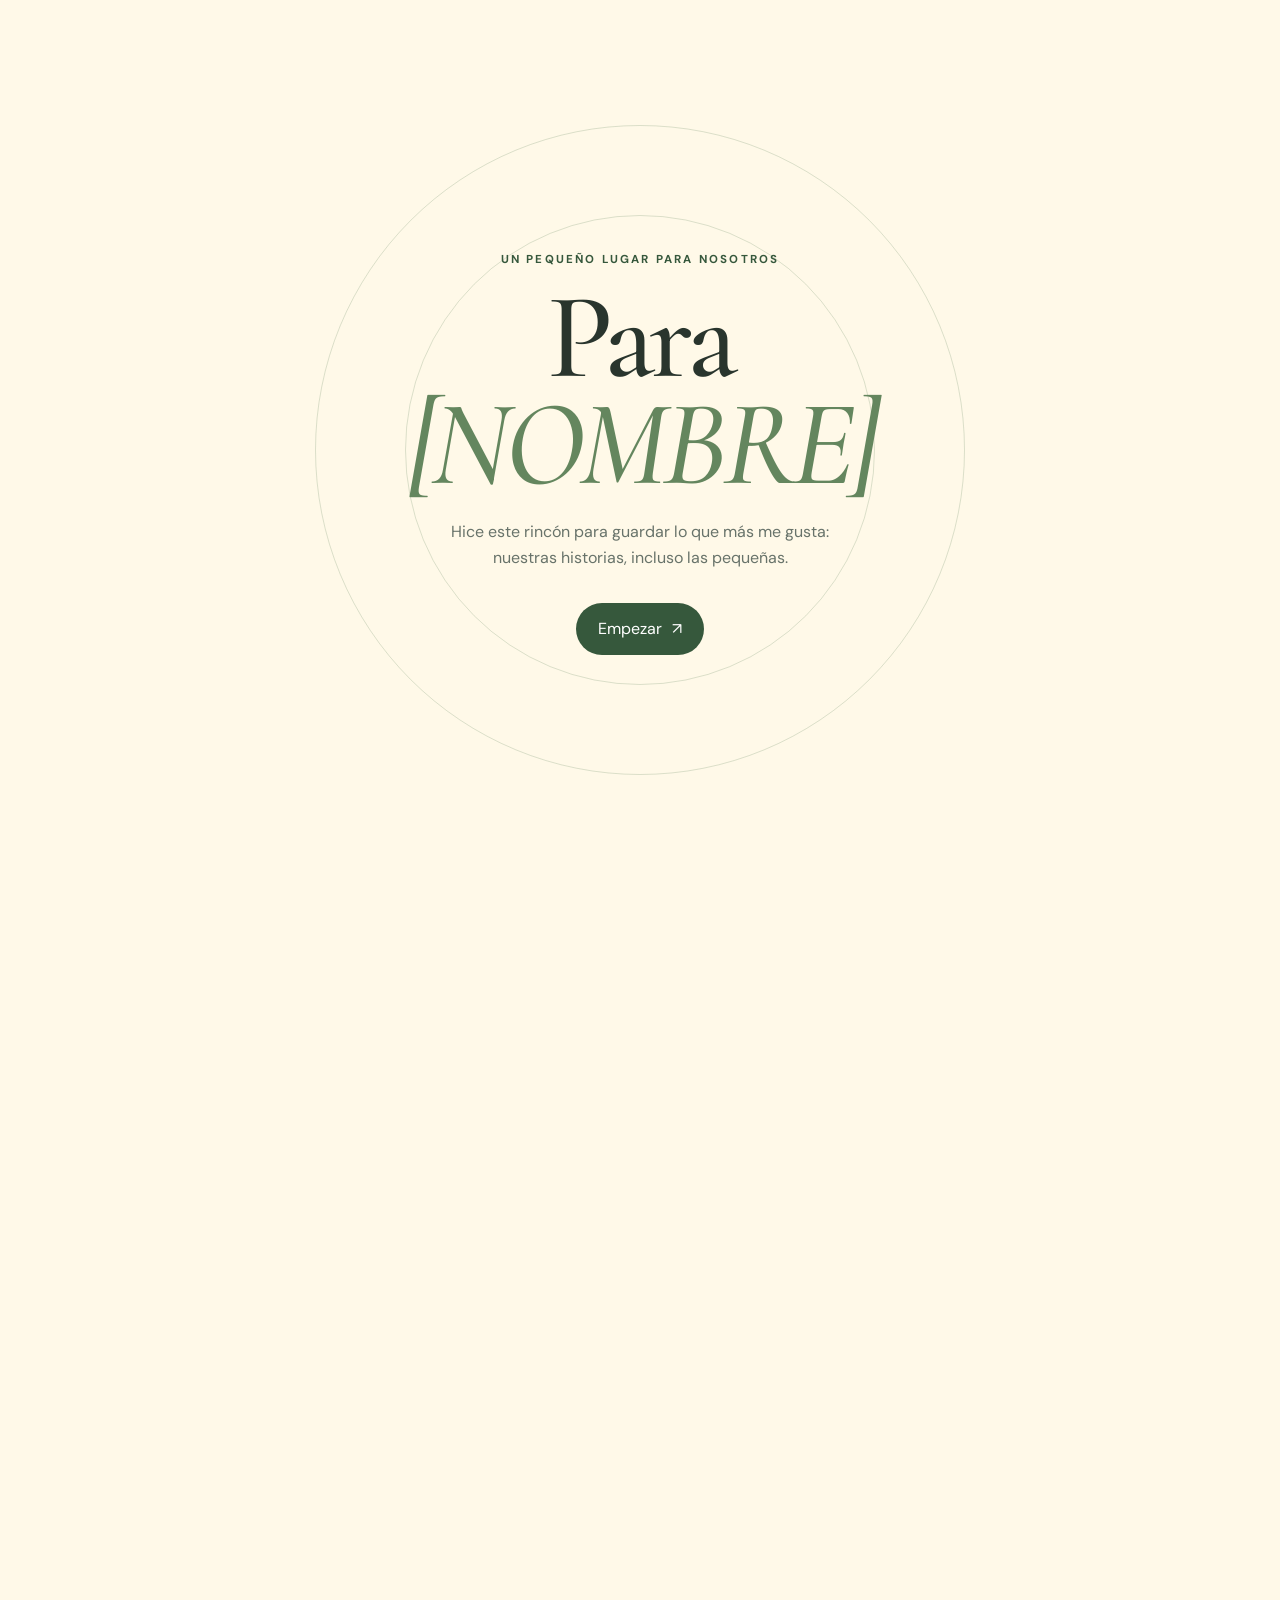
==== index.html @ 4b273be6 "Create anniversary webpage" ====
<!doctype html>
<html lang="es">
<head>
  <meta charset="utf-8">
  <meta name="viewport" content="width=device-width, initial-scale=1">
  <meta name="theme-color" content="#fff9e8">
  <meta name="description" content="Un pequeño rincón para celebrar nuestra historia.">
  <title>Para nosotros — un aniversario</title>
  <link rel="preconnect" href="https://fonts.googleapis.com">
  <link rel="preconnect" href="https://fonts.gstatic.com" crossorigin>
  <link href="https://fonts.googleapis.com/css2?family=Cormorant+Garamond:wght@400;500;600;700&family=DM+Sans:wght@400;500;600;700&display=swap" rel="stylesheet">
  <style>
    :root {
      --cream: #fff9e8;
      --paper: #fffdf7;
      --sage: #64865e;
      --sage-dark: #36583c;
      --sage-pale: #e7eedc;
      --rose: #cf7f91;
      --sunshine: #d9b84f;
      --ink: #29352d;
      --muted: #68736a;
      --line: #d9dfd5;
      --serif: 'Cormorant Garamond', Georgia, serif;
      --sans: 'DM Sans', Arial, sans-serif;
      --shadow: 0 18px 60px rgb(54 68 55 / 9%);
      color-scheme: light;
    }
    *, *::before, *::after { box-sizing: border-box; }
    html { scroll-behavior: smooth; scroll-padding-top: 92px; }
    body { margin: 0; background: var(--cream); color: var(--ink); font-family: var(--sans); font-size: 16px; line-height: 1.65; }
    body.locked { overflow: hidden; }
    button, a { font: inherit; }
    button { color: inherit; }
    a { color: inherit; }
    :focus-visible { outline: 3px solid var(--rose); outline-offset: 4px; }
    .skip-link { position: fixed; z-index: 100; left: 1rem; top: 1rem; padding: .7rem 1rem; background: var(--paper); transform: translateY(-160%); }
    .skip-link:focus { transform: translateY(0); }
    .welcome { position: fixed; inset: 0; z-index: 50; display: grid; place-items: center; padding: 1.5rem; overflow: hidden; background: var(--cream); transition: opacity .7s ease, visibility .7s ease; }
    .welcome.is-gone { opacity: 0; visibility: hidden; pointer-events: none; }
    .welcome::before, .welcome::after { position: absolute; content: ''; width: min(66vw, 650px); aspect-ratio: 1; border: 1px solid rgb(100 134 94 / 23%); border-radius: 50%; }
    .welcome::after { width: min(48vw, 470px); }
    .welcome-card { position: relative; z-index: 1; max-width: 680px; padding: clamp(2rem, 8vw, 6rem); text-align: center; }
    .eyebrow { color: var(--sage-dark); font-size: .72rem; font-weight: 700; letter-spacing: .19em; text-transform: uppercase; }
    h1, h2, h3, p { margin-top: 0; }
    .welcome h1 { margin: .8rem 0 1rem; font: 500 clamp(3.3rem, 12vw, 7.6rem)/.88 var(--serif); letter-spacing: -.045em; }
    .welcome h1 span { color: var(--sage); font-style: italic; }
    .welcome-copy { max-width: 420px; margin: 1.3rem auto 2rem; color: var(--muted); font-size: 1rem; }
    .button { display: inline-flex; min-height: 48px; align-items: center; justify-content: center; gap: .65rem; border: 0; border-radius: 999px; padding: .8rem 1.35rem; background: var(--sage-dark); color: white; cursor: pointer; text-decoration: none; transition: transform .2s ease, background .2s ease; }
    .button:hover { background: #344a3a; transform: translateY(-2px); }
    .button.secondary { border: 1px solid var(--line); background: transparent; color: var(--ink); }
    .button.secondary:hover { background: var(--sage-pale); }
    .site { opacity: 0; transition: opacity .7s ease; }
    .site.is-ready { opacity: 1; }
    .topbar { position: sticky; top: 0; z-index: 10; border-bottom: 1px solid rgb(217 223 213 / 80%); background: rgb(255 249 232 / 94%); backdrop-filter: blur(12px); }
    .nav-wrap { display: flex; max-width: 1200px; min-height: 68px; align-items: center; justify-content: space-between; gap: 1rem; margin: auto; padding: .4rem clamp(1rem, 4vw, 2rem); }
    .brand { color: var(--sage-dark); font: 600 1.25rem var(--serif); text-decoration: none; white-space: nowrap; }
    .nav-links { display: flex; align-items: center; gap: clamp(.65rem, 2.3vw, 1.5rem); margin: 0; padding: 0; list-style: none; }
    .nav-links a { color: var(--muted); font-size: .78rem; font-weight: 600; text-decoration: none; }
    .nav-links a:hover { color: var(--sage-dark); }
    .nav-toggle { display: none; border: 1px solid var(--line); border-radius: 50%; width: 42px; height: 42px; background: var(--paper); cursor: pointer; }
    main { overflow: hidden; }
    .hero { position: relative; display: grid; min-height: min(700px, 83vh); align-items: center; max-width: 1200px; margin: auto; padding: clamp(4rem, 11vw, 8.5rem) clamp(1.25rem, 7vw, 6rem); }
    .hero::after { position: absolute; z-index: -1; top: 10%; right: 6%; width: min(43vw, 480px); aspect-ratio: 1; border-radius: 48% 52% 64% 36% / 40% 45% 55% 60%; background: #f4edc9; content: ''; transform: rotate(-18deg); }
    .hero-content { max-width: 650px; }
    .hero h2 { margin: 1rem 0; font: 500 clamp(3.4rem, 10vw, 7.7rem)/.88 var(--serif); letter-spacing: -.045em; }
    .hero h2 em { color: var(--sage); font-weight: 400; }
    .hero p { max-width: 480px; color: var(--muted); }
    .hero-note { display: inline-block; margin-top: 1.2rem; color: var(--sage-dark); font-size: .8rem; }
    .section { max-width: 1200px; margin: auto; padding: clamp(4.5rem, 10vw, 8rem) clamp(1.25rem, 7vw, 6rem); }
    .section-heading { display: flex; align-items: end; justify-content: space-between; gap: 2rem; margin-bottom: 2.5rem; }
    .section-heading h2 { margin: .4rem 0 0; font: 500 clamp(2.8rem, 7vw, 5rem)/.92 var(--serif); letter-spacing: -.035em; }
    .section-heading p { max-width: 340px; margin-bottom: .25rem; color: var(--muted); font-size: .9rem; }
    .gallery-grid { display: grid; grid-template-columns: repeat(12, 1fr); gap: 1rem; }
    .photo-card { position: relative; grid-column: span 4; overflow: hidden; min-width: 0; border: 0; border-radius: 4px; padding: 0; background: transparent; text-align: left; cursor: zoom-in; }
    .photo-card:nth-child(6n + 1), .photo-card:nth-child(6n + 5) { grid-column: span 5; }
    .photo-card:nth-child(6n + 2), .photo-card:nth-child(6n + 4) { grid-column: span 3; }
    .photo-art { position: relative; display: grid; min-height: 210px; aspect-ratio: 1.16; place-items: center; overflow: hidden; background: var(--sage-pale); transition: transform .45s ease; }
    .photo-card:nth-child(3n + 2) .photo-art { background: #f4e5e8; }
    .photo-card:nth-child(3n) .photo-art { background: #f3eccf; }
    .photo-art::before, .flower-art::before { position: absolute; width: 68%; aspect-ratio: 1; border: 1px solid rgb(67 91 73 / 20%); border-radius: 50%; content: ''; }
    .photo-art::after { position: absolute; width: 45%; aspect-ratio: 1; border: 1px solid rgb(67 91 73 / 15%); border-radius: 50%; content: ''; }
    .photo-art img { position: absolute; inset: 0; width: 100%; height: 100%; object-fit: cover; }
    .photo-placeholder { z-index: 1; max-width: 80%; color: var(--sage-dark); font: italic 1.15rem var(--serif); text-align: center; }
    .photo-card:hover .photo-art { transform: scale(1.025); }
    .photo-caption { display: flex; justify-content: space-between; gap: .7rem; padding: .75rem .15rem; }
    .photo-caption span:first-child { font-size: .87rem; }
    .photo-caption time { color: var(--muted); font-size: .72rem; white-space: nowrap; }
    .timeline-section { background: var(--sage-pale); }
    .timeline { position: relative; max-width: 770px; margin: 3rem auto 0; padding-left: 1.7rem; }
    .timeline::before { position: absolute; top: .5rem; bottom: 1rem; left: 5px; width: 1px; background: #b7c4b5; content: ''; }
    .event { position: relative; display: grid; grid-template-columns: 130px 1fr; gap: 1.5rem; padding: 0 0 2.8rem; }
    .event::before { position: absolute; top: .3rem; left: -1.96rem; width: 11px; height: 11px; border: 2px solid var(--sage-dark); border-radius: 50%; background: var(--sage-pale); content: ''; }
    .event-date { color: var(--sage-dark); font-size: .76rem; font-weight: 700; letter-spacing: .06em; text-transform: uppercase; }
    .event h3 { margin: -.3rem 0 .4rem; font: 600 1.8rem/1.05 var(--serif); }
    .event p { max-width: 500px; margin: 0; color: var(--muted); font-size: .9rem; }
    .event img { width: min(100%, 310px); max-height: 200px; margin-top: 1rem; object-fit: cover; }
    .quiz-wrap { max-width: 700px; margin: auto; border: 1px solid var(--line); background: var(--paper); padding: clamp(1.5rem, 5vw, 3rem); box-shadow: var(--shadow); }
    .quiz-top { display: flex; justify-content: space-between; gap: 1rem; color: var(--muted); font-size: .8rem; }
    .progress-track { height: 5px; margin: 1rem 0 2rem; overflow: hidden; border-radius: 99px; background: var(--sage-pale); }
    .progress-fill { width: 0; height: 100%; background: var(--sage); transition: width .35s ease; }
    .quiz-question { margin: 0 0 1.5rem; font: 600 clamp(1.8rem, 5vw, 2.5rem)/1 var(--serif); }
    .answers { display: grid; gap: .65rem; }
    .answer { min-height: 52px; border: 1px solid var(--line); border-radius: 3px; padding: .8rem 1rem; background: var(--paper); text-align: left; cursor: pointer; transition: border .2s, background .2s; }
    .answer:hover:not(:disabled) { border-color: var(--sage); background: #f3f6f0; }
    .answer:disabled { cursor: default; }
    .answer.correct { border-color: var(--sage); background: var(--sage-pale); }
    .answer.incorrect { border-color: #cf9891; background: #f5e9e6; }
    .quiz-feedback { min-height: 3rem; margin: 1rem 0; color: var(--sage-dark); font-size: .9rem; }
    .quiz-next { display: none; }
    .quiz-next.is-visible { display: inline-flex; }
    .quiz-result { display: none; text-align: center; }
    .quiz-result.is-visible { display: block; }
    .quiz-result h3 { margin: .5rem 0; font: 600 2.4rem var(--serif); }
    .prize { margin: 1.3rem 0; border: 1px dashed #aab8a8; padding: 1.25rem; background: #f3f6f0; font: italic 1.5rem var(--serif); }
    .garden-section { background: #f7f0d9; }
    .flower-count { display: inline-block; margin-top: .6rem; color: var(--sage-dark); font-size: .8rem; font-weight: 700; }
    .flower-grid { display: grid; grid-template-columns: repeat(auto-fit, minmax(200px, 1fr)); gap: 1rem; }
    .flower-card { display: block; width: 100%; border: 1px solid var(--line); padding: 0; background: var(--paper); text-align: left; cursor: pointer; transition: transform .25s, box-shadow .25s; }
    .flower-card:hover { transform: translateY(-4px); box-shadow: var(--shadow); }
    .flower-art { position: relative; display: grid; min-height: 170px; place-items: center; overflow: hidden; background: #f4e9c9; }
    .flower-art svg { position: relative; z-index: 1; width: 90px; height: 100px; color: var(--sage-dark); }
    .flower-info { padding: 1rem 1.1rem 1.2rem; }
    .flower-info h3 { margin: 0; font: 600 1.65rem var(--serif); }
    .flower-info p { margin: .15rem 0 0; color: var(--muted); font-size: .77rem; }
    .flower-note { margin-top: .5rem !important; color: var(--sage-dark) !important; }
    .footer { padding: 3rem 1rem; color: var(--muted); text-align: center; font: italic 1.4rem var(--serif); }
    dialog { width: min(92vw, 920px); max-width: none; max-height: 90vh; border: 0; padding: 0; background: var(--paper); color: var(--ink); box-shadow: 0 20px 90px rgb(0 0 0 / 30%); }
    dialog::backdrop { background: rgb(28 38 30 / 78%); backdrop-filter: blur(4px); }
    .lightbox-image { display: grid; min-height: 45vh; max-height: 72vh; place-items: center; background: var(--sage-pale); }
    .lightbox-image img { max-width: 100%; max-height: 72vh; object-fit: contain; }
    .lightbox-image .photo-placeholder { padding: 4rem 1rem; font-size: 2rem; }
    .lightbox-meta { display: flex; align-items: center; justify-content: space-between; gap: 1rem; padding: 1rem 1.2rem; }
    .lightbox-meta p { margin: 0; }
    .lightbox-controls { display: flex; gap: .5rem; }
    .icon-button { display: grid; width: 42px; height: 42px; flex: 0 0 auto; place-items: center; border: 1px solid var(--line); border-radius: 50%; background: var(--paper); cursor: pointer; }
    .flower-dialog { width: min(90vw, 440px); padding: 2rem; }
    .flower-dialog h2 { font: 600 2.7rem/.95 var(--serif); }
    .flower-dialog p { color: var(--muted); }
    .close-dialog { position: absolute; top: .7rem; right: .7rem; }
    .reveal { opacity: 0; transform: translateY(18px); transition: opacity .7s ease, transform .7s ease; }
    .reveal.is-visible { opacity: 1; transform: none; }
    .confetti { position: fixed; z-index: 99; top: -15px; width: 9px; height: 14px; pointer-events: none; animation: fall 2.3s ease-in forwards; }
    @keyframes fall { to { transform: translate3d(var(--drift), 105vh, 0) rotate(740deg); opacity: .2; } }
    @media (max-width: 700px) {
      .nav-wrap { min-height: 62px; }
      .nav-toggle { display: grid; place-items: center; }
      .nav-links { position: absolute; top: calc(100% + 1px); right: 0; left: 0; display: none; flex-direction: column; align-items: stretch; gap: 0; border-bottom: 1px solid var(--line); padding: .4rem 1.25rem 1rem; background: var(--cream); }
      .nav-links.is-open { display: flex; }
      .nav-links a { display: block; padding: .75rem 0; font-size: .9rem; }
      .hero { min-height: 78vh; }
      .hero::after { top: 13%; right: -23%; width: 70vw; }
      .section-heading { display: block; }
      .section-heading p { margin-top: 1rem; }
      .photo-card, .photo-card:nth-child(n) { grid-column: span 6; }
      .photo-card:nth-child(3n + 2) { margin-top: 2.2rem; }
      .photo-art { min-height: 145px; aspect-ratio: .95; }
      .photo-caption { display: block; }
      .photo-caption time { display: block; margin-top: .1rem; }
      .event { grid-template-columns: 1fr; gap: .3rem; padding-bottom: 2.2rem; }
      .event-date { margin-bottom: .25rem; }
      .timeline { margin-left: .6rem; }
      .lightbox-meta { align-items: flex-start; }
    }
    @media (max-width: 390px) {
      .photo-card, .photo-card:nth-child(n) { grid-column: span 12; }
      .photo-art { aspect-ratio: 1.25; }
      .quiz-wrap { padding: 1.3rem; }
    }
    @media (prefers-reduced-motion: reduce) {
      *, *::before, *::after { scroll-behavior: auto !important; animation-duration: .01ms !important; animation-iteration-count: 1 !important; transition-duration: .01ms !important; }
    }
  </style>
</head>
<body>
  <a class="skip-link" href="#contenido">Saltar al contenido</a>

  <section class="welcome" id="welcome" aria-labelledby="welcome-title">
    <div class="welcome-card">
      <span class="eyebrow">Un pequeño lugar para nosotros</span>
      <h1 id="welcome-title">Para <span data-name>[NOMBRE]</span></h1>
      <p class="welcome-copy" data-welcome>Hice este rincón para guardar lo que más me gusta: nuestras historias, incluso las pequeñas.</p>
      <button class="button" id="start-button" type="button">Empezar <span aria-hidden="true">↗</span></button>
    </div>
  </section>

  <div class="site" id="site">
    <header class="topbar">
      <nav class="nav-wrap" aria-label="Navegación principal">
        <a class="brand" href="#inicio" data-name>[NOMBRE] &amp; yo</a>
        <button class="nav-toggle" type="button" aria-label="Abrir menú" aria-expanded="false" aria-controls="nav-links"><span aria-hidden="true">☰</span></button>
        <ul class="nav-links" id="nav-links">
          <li><a href="#fotos">Fotos</a></li><li><a href="#historia">Nuestra historia</a></li><li><a href="#quiz">Un juego</a></li><li><a href="#flores">El jardín</a></li>
        </ul>
      </nav>
    </header>

    <main id="contenido">
      <section class="hero" id="inicio" aria-labelledby="hero-title">
        <div class="hero-content">
          <span class="eyebrow">Una historia que sigue siendo nuestra</span>
          <h2 id="hero-title">Lo nuestro,<br><em>a nuestra manera.</em></h2>
          <p>Un paseo por momentos que todavía me hacen sonreír. No hace falta que sean extraordinarios; basta con que sean nuestros.</p>
          <span class="hero-note" data-duration>Llevamos [TIEMPO] compartiendo el camino.</span>
        </div>
      </section>

      <section class="section" id="fotos" aria-labelledby="gallery-title">
        <div class="section-heading reveal">
          <div><span class="eyebrow">Instantes guardados</span><h2 id="gallery-title">Pequeños recuerdos</h2></div>
          <p>Un mosaico de días que, por alguna razón, se quedaron con nosotros. Toca una foto para verla mejor.</p>
        </div>
        <div class="gallery-grid" id="gallery-grid" aria-label="Galería de recuerdos"></div>
      </section>

      <section class="timeline-section" id="historia" aria-labelledby="timeline-title">
        <div class="section">
          <div class="section-heading reveal">
            <div><span class="eyebrow">Capítulos compartidos</span><h2 id="timeline-title">Nuestra historia</h2></div>
            <p>No es una lista de grandes hitos. Es la forma en que llegamos hasta aquí, paso a paso.</p>
          </div>
          <div class="timeline" id="timeline"></div>
        </div>
      </section>

      <section class="section" id="quiz" aria-labelledby="quiz-title">
        <div class="section-heading reveal">
          <div><span class="eyebrow">A ver qué tanto te acuerdas</span><h2 id="quiz-title">Una ronda sobre nosotros</h2></div>
          <p>Sin presión: algunas respuestas las sabemos de memoria y otras las inventamos sobre la marcha.</p>
        </div>
        <div class="quiz-wrap reveal" id="quiz-wrap">
          <div id="quiz-game">
            <div class="quiz-top"><span id="question-count">Pregunta 1 de 3</span><span id="score-label">Aciertos: 0</span></div>
            <div class="progress-track" role="progressbar" aria-label="Progreso del cuestionario" aria-valuemin="0" aria-valuemax="3" aria-valuenow="0"><div class="progress-fill" id="progress-fill"></div></div>
            <h3 class="quiz-question" id="quiz-question"></h3>
            <div class="answers" id="answers"></div>
            <p class="quiz-feedback" id="quiz-feedback" aria-live="polite"></p>
            <button class="button quiz-next" id="quiz-next" type="button">Siguiente pregunta <span aria-hidden="true">→</span></button>
          </div>
          <div class="quiz-result" id="quiz-result" aria-live="polite">
            <span class="eyebrow">La ronda termina aquí</span>
            <h3 id="result-title"></h3><p id="result-copy"></p>
            <div class="prize" id="prize-text"></div>
            <button class="button" id="retry-button" type="button">Jugar otra vez</button>
          </div>
        </div>
      </section>

      <section class="garden-section" id="flores" aria-labelledby="flowers-title">
        <div class="section">
          <div class="section-heading reveal">
            <div><span class="eyebrow">Un jardín de momentos</span><h2 id="flowers-title">Nuestras flores</h2><span class="flower-count" id="flower-count"></span></div>
            <p>Hay regalos que se marchitan y otros que se quedan, sobre todo por el momento que los acompaña.</p>
          </div>
          <div class="flower-grid" id="flower-grid"></div>
        </div>
      </section>
    </main>
    <footer class="footer"><span data-name>[NOMBRE]</span>, gracias por todos los días que todavía no sabemos que serán nuestros.</footer>
  </div>

  <dialog id="lightbox" aria-label="Foto ampliada">
    <div class="lightbox-image" id="lightbox-image"></div>
    <div class="lightbox-meta">
      <p><strong id="lightbox-caption"></strong><br><time id="lightbox-date"></time></p>
      <div class="lightbox-controls">
        <button class="icon-button" id="previous-photo" type="button" aria-label="Foto anterior">←</button>
        <button class="icon-button" id="next-photo" type="button" aria-label="Foto siguiente">→</button>
        <button class="icon-button" id="close-lightbox" type="button" aria-label="Cerrar foto">×</button>
      </div>
    </div>
  </dialog>
  <dialog class="flower-dialog" id="flower-dialog" aria-labelledby="flower-dialog-title">
    <button class="icon-button close-dialog" id="close-flower-dialog" type="button" aria-label="Cerrar recuerdo">×</button>
    <span class="eyebrow">Una nota del jardín</span><h2 id="flower-dialog-title"></h2><p id="flower-dialog-copy"></p>
  </dialog>

  <script src="config.js"></script>
  <script>
    const $ = (selector, root = document) => root.querySelector(selector);
    const escapeHTML = (value) => String(value).replace(/[&<>"']/g, char => ({ '&': '&amp;', '<': '&lt;', '>': '&gt;', '"': '&quot;', "'": '&#39;' }[char]));

    // Personaliza los textos repetidos a partir de la configuración.
    document.querySelectorAll('[data-name]').forEach(el => { el.textContent = CONFIG.name; });
    $('[data-welcome]').textContent = CONFIG.welcome;
    $('[data-duration]').textContent = `Llevamos ${CONFIG.duration} compartiendo el camino.`;
    document.title = `Para ${CONFIG.name} — un aniversario`;

    // Galería y lightbox accesible, con navegación por teclado y gesto horizontal.
    const gallery = $('#gallery-grid');
    let photoIndex = 0;
    gallery.innerHTML = CONFIG.photos.map((photo, index) => `
      <button class="photo-card" type="button" data-photo="${index}" aria-label="Ver foto: ${escapeHTML(photo.caption)}">
        <span class="photo-art">${photo.src ? `<img src="${escapeHTML(photo.src)}" alt="${escapeHTML(photo.caption)}" loading="lazy">` : `<span class="photo-placeholder">Añade aquí<br>tu foto ${index + 1}</span>`}</span>
        <span class="photo-caption"><span>${escapeHTML(photo.caption)}</span><time>${escapeHTML(photo.fecha)}</time></span>
      </button>`).join('');
    const lightbox = $('#lightbox');
    function showPhoto(index) {
      photoIndex = (index + CONFIG.photos.length) % CONFIG.photos.length;
      const photo = CONFIG.photos[photoIndex];
      $('#lightbox-image').innerHTML = photo.src ? `<img src="${escapeHTML(photo.src)}" alt="${escapeHTML(photo.caption)}">` : `<span class="photo-placeholder">Añade aquí tu foto ${photoIndex + 1}</span>`;
      $('#lightbox-caption').textContent = photo.caption;
      $('#lightbox-date').textContent = photo.fecha;
    }
    gallery.addEventListener('click', event => {
      const card = event.target.closest('[data-photo]');
      if (!card) return;
      showPhoto(Number(card.dataset.photo));
      lightbox.showModal();
    });
    $('#previous-photo').addEventListener('click', () => showPhoto(photoIndex - 1));
    $('#next-photo').addEventListener('click', () => showPhoto(photoIndex + 1));
    $('#close-lightbox').addEventListener('click', () => lightbox.close());
    lightbox.addEventListener('click', event => { if (event.target === lightbox) lightbox.close(); });
    document.addEventListener('keydown', event => {
      if (!lightbox.open) return;
      if (event.key === 'ArrowLeft') showPhoto(photoIndex - 1);
      if (event.key === 'ArrowRight') showPhoto(photoIndex + 1);
    });
    let touchStartX = 0;
    lightbox.addEventListener('touchstart', event => { touchStartX = event.changedTouches[0].screenX; }, { passive: true });
    lightbox.addEventListener('touchend', event => {
      const delta = event.changedTouches[0].screenX - touchStartX;
      if (Math.abs(delta) > 55) showPhoto(photoIndex + (delta < 0 ? 1 : -1));
    }, { passive: true });

    // Línea de tiempo: añade o quita objetos en CONFIG.events.
    $('#timeline').innerHTML = CONFIG.events.map(event => `
      <article class="event reveal"><time class="event-date">${escapeHTML(event.fecha)}</time><div><h3>${escapeHTML(event.titulo)}</h3><p>${escapeHTML(event.detalle)}</p>${event.foto ? `<img src="${escapeHTML(event.foto)}" alt="Recuerdo: ${escapeHTML(event.titulo)}" loading="lazy">` : ''}</div></article>`).join('');

    // Cuestionario: se valida una respuesta por pregunta y se permite volver a intentarlo.
    let currentQuestion = 0;
    let score = 0;
    const quizProgress = $('.progress-track');
    function renderQuestion() {
      const question = CONFIG.quiz.questions[currentQuestion];
      $('#question-count').textContent = `Pregunta ${currentQuestion + 1} de ${CONFIG.quiz.questions.length}`;
      $('#score-label').textContent = `Aciertos: ${score}`;
      quizProgress.setAttribute('aria-valuemax', CONFIG.quiz.questions.length);
      quizProgress.setAttribute('aria-valuenow', currentQuestion);
      $('#progress-fill').style.width = `${(currentQuestion / CONFIG.quiz.questions.length) * 100}%`;
      $('#quiz-question').textContent = question.question;
      $('#quiz-feedback').textContent = '';
      $('#quiz-next').classList.remove('is-visible');
      $('#answers').innerHTML = question.options.map((option, index) => `<button class="answer" type="button" data-answer="${index}">${escapeHTML(option)}</button>`).join('');
      $('#answers').querySelectorAll('.answer').forEach(button => button.addEventListener('click', () => {
        const chosen = Number(button.dataset.answer);
        const correct = chosen === question.correct;
        if (correct) score++;
        $('#score-label').textContent = `Aciertos: ${score}`;
        $('#answers').querySelectorAll('.answer').forEach((answer, index) => {
          answer.disabled = true;
          if (index === question.correct) answer.classList.add('correct');
          else if (index === chosen) answer.classList.add('incorrect');
        });
        $('#quiz-feedback').textContent = correct ? question.correctNote : question.wrongNote;
        $('#quiz-next').classList.add('is-visible');
      }));
    }
    function finishQuiz() {
      $('#quiz-game').hidden = true;
      $('#quiz-result').classList.add('is-visible');
      const passed = score >= CONFIG.quiz.minimumCorrect;
      $('#result-title').textContent = passed ? 'Premio desbloqueado.' : 'Nos debemos la revancha.';
      $('#result-copy').textContent = passed ? `Acertaste ${score} de ${CONFIG.quiz.questions.length}. Este premio ya es tuyo:` : `Acertaste ${score} de ${CONFIG.quiz.questions.length}. El premio espera; seguro que la próxima ronda te acerca.`;
      $('#prize-text').textContent = passed ? CONFIG.quiz.prize : 'Una nueva oportunidad de recordar todo lo bonito.';
      if (passed) celebrate();
      $('#retry-button').textContent = passed ? 'Jugar otra vez' : 'Intentar de nuevo';
    }
    $('#quiz-next').addEventListener('click', () => {
      currentQuestion++;
      if (currentQuestion >= CONFIG.quiz.questions.length) finishQuiz();
      else renderQuestion();
    });
    $('#retry-button').addEventListener('click', () => {
      currentQuestion = 0; score = 0;
      $('#quiz-game').hidden = false;
      $('#quiz-result').classList.remove('is-visible');
      renderQuestion();
    });
    function celebrate() {
      if (window.matchMedia('(prefers-reduced-motion: reduce)').matches) return;
      const colors = ['#64865e', '#cf7f91', '#d9b84f', '#a9bd9e'];
      for (let i = 0; i < 42; i++) {
        const piece = document.createElement('span');
        piece.className = 'confetti';
        piece.style.left = `${Math.random() * 100}vw`;
        piece.style.background = colors[i % colors.length];
        piece.style.setProperty('--drift', `${Math.random() * 180 - 90}px`);
        piece.style.animationDelay = `${Math.random() * .6}s`;
        document.body.append(piece);
        piece.addEventListener('animationend', () => piece.remove(), { once: true });
      }
    }
    renderQuestion();

    // Tarjetas del jardín; SVG dibujado en línea, sin imágenes ni librerías externas.
    const flowerGrid = $('#flower-grid');
    flowerGrid.innerHTML = CONFIG.flowers.map((flower, index) => `
      <button class="flower-card" type="button" data-flower="${index}" aria-label="Leer el recuerdo de ${escapeHTML(flower.nombre)}">
        <span class="flower-art"><svg viewBox="0 0 100 110" role="img" aria-label="Ilustración sencilla de una flor"><path d="M50 98V52M50 77c-17 0-24-11-24-11 14-6 23-2 24 11Zm0-11c16 1 23-8 23-8-13-7-23-3-23 8Z" fill="none" stroke="currentColor" stroke-width="3" stroke-linecap="round" stroke-linejoin="round"/><path d="M50 45c-17 1-17-18-5-20-1-15 17-17 21-4 15-1 17 17 4 22 0 15-19 16-20 2Z" fill="#cf7f91" stroke="currentColor" stroke-width="2"/><circle cx="51" cy="35" r="6" fill="#d9b84f"/></svg></span>
        <span class="flower-info"><h3>${escapeHTML(flower.nombre)}</h3><p>${escapeHTML(flower.fecha)} · ${escapeHTML(flower.ocasion)}</p><p class="flower-note">Toca para leer el recuerdo →</p></span>
      </button>`).join('');
    $('#flower-count').textContent = `${CONFIG.flowers.length} ${CONFIG.flowers.length === 1 ? 'flor' : 'flores'} y contando`;
    const flowerDialog = $('#flower-dialog');
    flowerGrid.addEventListener('click', event => {
      const card = event.target.closest('[data-flower]');
      if (!card) return;
      const flower = CONFIG.flowers[Number(card.dataset.flower)];
      $('#flower-dialog-title').textContent = flower.nombre;
      $('#flower-dialog-copy').textContent = flower.nota;
      flowerDialog.showModal();
    });
    $('#close-flower-dialog').addEventListener('click', () => flowerDialog.close());
    flowerDialog.addEventListener('click', event => { if (event.target === flowerDialog) flowerDialog.close(); });

    // Menú móvil y apertura de la página desde la bienvenida.
    $('#start-button').addEventListener('click', () => {
      $('#welcome').classList.add('is-gone');
      $('#site').classList.add('is-ready');
      document.body.classList.remove('locked');
      setTimeout(() => $('#fotos').focus({ preventScroll: true }), 350);
    });
    document.body.classList.add('locked');
    const menuButton = $('.nav-toggle');
    const navLinks = $('#nav-links');
    menuButton.addEventListener('click', () => {
      const open = menuButton.getAttribute('aria-expanded') !== 'true';
      menuButton.setAttribute('aria-expanded', String(open));
      menuButton.setAttribute('aria-label', open ? 'Cerrar menú' : 'Abrir menú');
      navLinks.classList.toggle('is-open', open);
    });
    navLinks.addEventListener('click', event => {
      if (event.target.closest('a')) {
        navLinks.classList.remove('is-open');
        menuButton.setAttribute('aria-expanded', 'false');
        menuButton.setAttribute('aria-label', 'Abrir menú');
      }
    });

    // Animaciones de entrada al aparecer en pantalla; contenido visible si no hay soporte.
    if ('IntersectionObserver' in window && !window.matchMedia('(prefers-reduced-motion: reduce)').matches) {
      const observer = new IntersectionObserver(entries => entries.forEach(entry => {
        if (entry.isIntersecting) { entry.target.classList.add('is-visible'); observer.unobserve(entry.target); }
      }), { threshold: .12 });
      document.querySelectorAll('.reveal').forEach(element => observer.observe(element));
    } else {
      document.querySelectorAll('.reveal').forEach(element => element.classList.add('is-visible'));
    }
  </script>
</body>
</html>
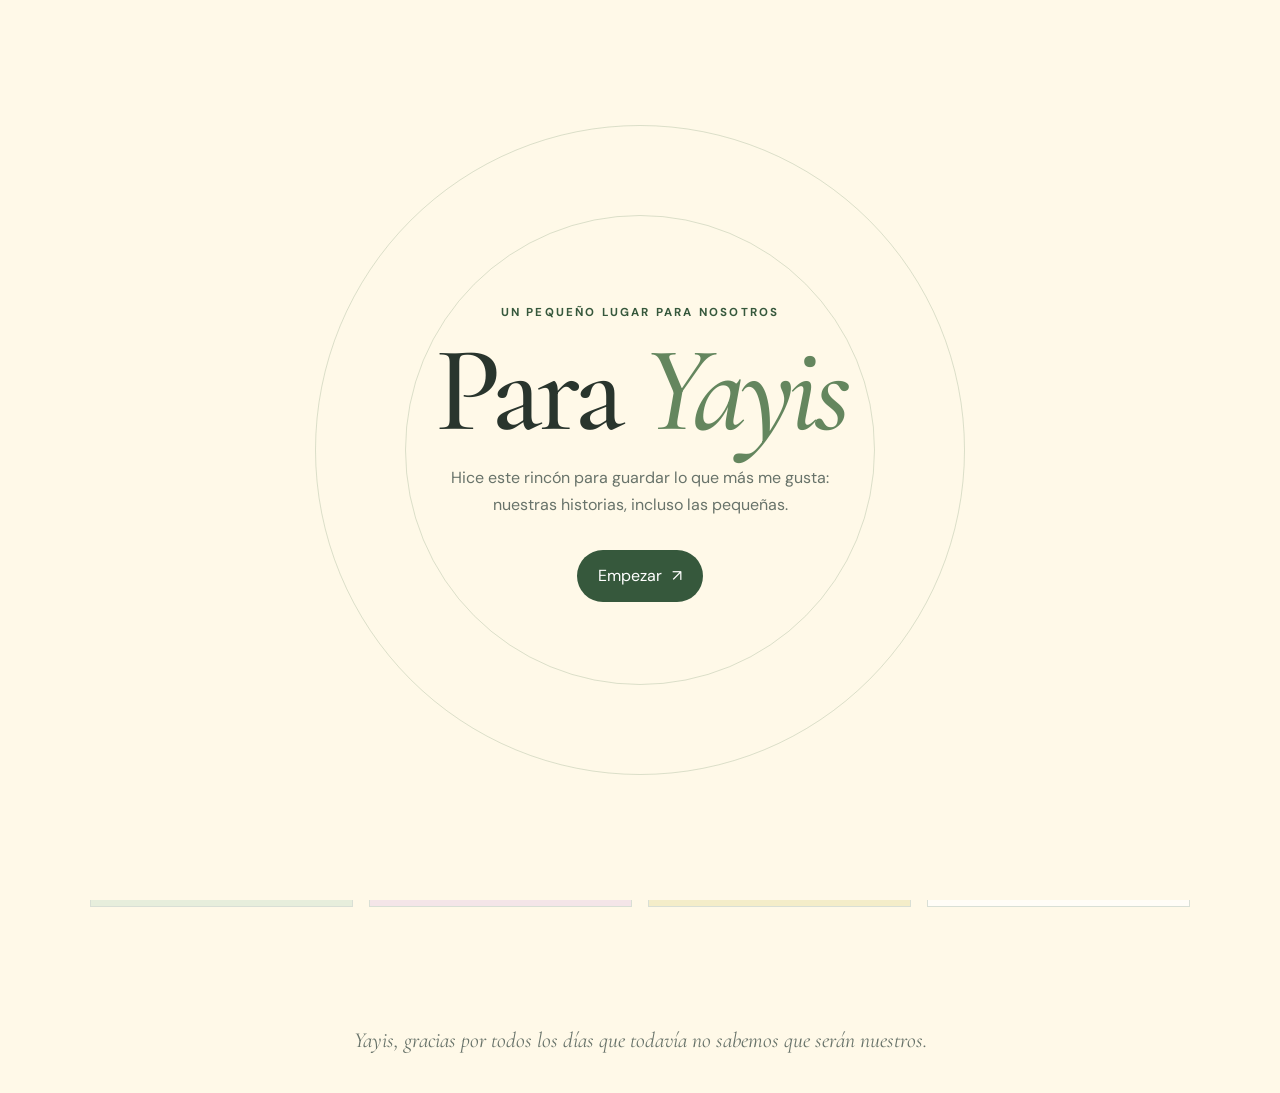
==== commit c7692959: "Cambios fotos" ====
--- a/index.html
+++ b/index.html
@@ -5,448 +5,44 @@
   <meta name="viewport" content="width=device-width, initial-scale=1">
   <meta name="theme-color" content="#fff9e8">
   <meta name="description" content="Un pequeño rincón para celebrar nuestra historia.">
-  <title>Para nosotros — un aniversario</title>
+  <title>Un rincón para nosotros</title>
   <link rel="preconnect" href="https://fonts.googleapis.com">
   <link rel="preconnect" href="https://fonts.gstatic.com" crossorigin>
   <link href="https://fonts.googleapis.com/css2?family=Cormorant+Garamond:wght@400;500;600;700&family=DM+Sans:wght@400;500;600;700&display=swap" rel="stylesheet">
-  <style>
-    :root {
-      --cream: #fff9e8;
-      --paper: #fffdf7;
-      --sage: #64865e;
-      --sage-dark: #36583c;
-      --sage-pale: #e7eedc;
-      --rose: #cf7f91;
-      --sunshine: #d9b84f;
-      --ink: #29352d;
-      --muted: #68736a;
-      --line: #d9dfd5;
-      --serif: 'Cormorant Garamond', Georgia, serif;
-      --sans: 'DM Sans', Arial, sans-serif;
-      --shadow: 0 18px 60px rgb(54 68 55 / 9%);
-      color-scheme: light;
-    }
-    *, *::before, *::after { box-sizing: border-box; }
-    html { scroll-behavior: smooth; scroll-padding-top: 92px; }
-    body { margin: 0; background: var(--cream); color: var(--ink); font-family: var(--sans); font-size: 16px; line-height: 1.65; }
-    body.locked { overflow: hidden; }
-    button, a { font: inherit; }
-    button { color: inherit; }
-    a { color: inherit; }
-    :focus-visible { outline: 3px solid var(--rose); outline-offset: 4px; }
-    .skip-link { position: fixed; z-index: 100; left: 1rem; top: 1rem; padding: .7rem 1rem; background: var(--paper); transform: translateY(-160%); }
-    .skip-link:focus { transform: translateY(0); }
-    .welcome { position: fixed; inset: 0; z-index: 50; display: grid; place-items: center; padding: 1.5rem; overflow: hidden; background: var(--cream); transition: opacity .7s ease, visibility .7s ease; }
-    .welcome.is-gone { opacity: 0; visibility: hidden; pointer-events: none; }
-    .welcome::before, .welcome::after { position: absolute; content: ''; width: min(66vw, 650px); aspect-ratio: 1; border: 1px solid rgb(100 134 94 / 23%); border-radius: 50%; }
-    .welcome::after { width: min(48vw, 470px); }
-    .welcome-card { position: relative; z-index: 1; max-width: 680px; padding: clamp(2rem, 8vw, 6rem); text-align: center; }
-    .eyebrow { color: var(--sage-dark); font-size: .72rem; font-weight: 700; letter-spacing: .19em; text-transform: uppercase; }
-    h1, h2, h3, p { margin-top: 0; }
-    .welcome h1 { margin: .8rem 0 1rem; font: 500 clamp(3.3rem, 12vw, 7.6rem)/.88 var(--serif); letter-spacing: -.045em; }
-    .welcome h1 span { color: var(--sage); font-style: italic; }
-    .welcome-copy { max-width: 420px; margin: 1.3rem auto 2rem; color: var(--muted); font-size: 1rem; }
-    .button { display: inline-flex; min-height: 48px; align-items: center; justify-content: center; gap: .65rem; border: 0; border-radius: 999px; padding: .8rem 1.35rem; background: var(--sage-dark); color: white; cursor: pointer; text-decoration: none; transition: transform .2s ease, background .2s ease; }
-    .button:hover { background: #344a3a; transform: translateY(-2px); }
-    .button.secondary { border: 1px solid var(--line); background: transparent; color: var(--ink); }
-    .button.secondary:hover { background: var(--sage-pale); }
-    .site { opacity: 0; transition: opacity .7s ease; }
-    .site.is-ready { opacity: 1; }
-    .topbar { position: sticky; top: 0; z-index: 10; border-bottom: 1px solid rgb(217 223 213 / 80%); background: rgb(255 249 232 / 94%); backdrop-filter: blur(12px); }
-    .nav-wrap { display: flex; max-width: 1200px; min-height: 68px; align-items: center; justify-content: space-between; gap: 1rem; margin: auto; padding: .4rem clamp(1rem, 4vw, 2rem); }
-    .brand { color: var(--sage-dark); font: 600 1.25rem var(--serif); text-decoration: none; white-space: nowrap; }
-    .nav-links { display: flex; align-items: center; gap: clamp(.65rem, 2.3vw, 1.5rem); margin: 0; padding: 0; list-style: none; }
-    .nav-links a { color: var(--muted); font-size: .78rem; font-weight: 600; text-decoration: none; }
-    .nav-links a:hover { color: var(--sage-dark); }
-    .nav-toggle { display: none; border: 1px solid var(--line); border-radius: 50%; width: 42px; height: 42px; background: var(--paper); cursor: pointer; }
-    main { overflow: hidden; }
-    .hero { position: relative; display: grid; min-height: min(700px, 83vh); align-items: center; max-width: 1200px; margin: auto; padding: clamp(4rem, 11vw, 8.5rem) clamp(1.25rem, 7vw, 6rem); }
-    .hero::after { position: absolute; z-index: -1; top: 10%; right: 6%; width: min(43vw, 480px); aspect-ratio: 1; border-radius: 48% 52% 64% 36% / 40% 45% 55% 60%; background: #f4edc9; content: ''; transform: rotate(-18deg); }
-    .hero-content { max-width: 650px; }
-    .hero h2 { margin: 1rem 0; font: 500 clamp(3.4rem, 10vw, 7.7rem)/.88 var(--serif); letter-spacing: -.045em; }
-    .hero h2 em { color: var(--sage); font-weight: 400; }
-    .hero p { max-width: 480px; color: var(--muted); }
-    .hero-note { display: inline-block; margin-top: 1.2rem; color: var(--sage-dark); font-size: .8rem; }
-    .section { max-width: 1200px; margin: auto; padding: clamp(4.5rem, 10vw, 8rem) clamp(1.25rem, 7vw, 6rem); }
-    .section-heading { display: flex; align-items: end; justify-content: space-between; gap: 2rem; margin-bottom: 2.5rem; }
-    .section-heading h2 { margin: .4rem 0 0; font: 500 clamp(2.8rem, 7vw, 5rem)/.92 var(--serif); letter-spacing: -.035em; }
-    .section-heading p { max-width: 340px; margin-bottom: .25rem; color: var(--muted); font-size: .9rem; }
-    .gallery-grid { display: grid; grid-template-columns: repeat(12, 1fr); gap: 1rem; }
-    .photo-card { position: relative; grid-column: span 4; overflow: hidden; min-width: 0; border: 0; border-radius: 4px; padding: 0; background: transparent; text-align: left; cursor: zoom-in; }
-    .photo-card:nth-child(6n + 1), .photo-card:nth-child(6n + 5) { grid-column: span 5; }
-    .photo-card:nth-child(6n + 2), .photo-card:nth-child(6n + 4) { grid-column: span 3; }
-    .photo-art { position: relative; display: grid; min-height: 210px; aspect-ratio: 1.16; place-items: center; overflow: hidden; background: var(--sage-pale); transition: transform .45s ease; }
-    .photo-card:nth-child(3n + 2) .photo-art { background: #f4e5e8; }
-    .photo-card:nth-child(3n) .photo-art { background: #f3eccf; }
-    .photo-art::before, .flower-art::before { position: absolute; width: 68%; aspect-ratio: 1; border: 1px solid rgb(67 91 73 / 20%); border-radius: 50%; content: ''; }
-    .photo-art::after { position: absolute; width: 45%; aspect-ratio: 1; border: 1px solid rgb(67 91 73 / 15%); border-radius: 50%; content: ''; }
-    .photo-art img { position: absolute; inset: 0; width: 100%; height: 100%; object-fit: cover; }
-    .photo-placeholder { z-index: 1; max-width: 80%; color: var(--sage-dark); font: italic 1.15rem var(--serif); text-align: center; }
-    .photo-card:hover .photo-art { transform: scale(1.025); }
-    .photo-caption { display: flex; justify-content: space-between; gap: .7rem; padding: .75rem .15rem; }
-    .photo-caption span:first-child { font-size: .87rem; }
-    .photo-caption time { color: var(--muted); font-size: .72rem; white-space: nowrap; }
-    .timeline-section { background: var(--sage-pale); }
-    .timeline { position: relative; max-width: 770px; margin: 3rem auto 0; padding-left: 1.7rem; }
-    .timeline::before { position: absolute; top: .5rem; bottom: 1rem; left: 5px; width: 1px; background: #b7c4b5; content: ''; }
-    .event { position: relative; display: grid; grid-template-columns: 130px 1fr; gap: 1.5rem; padding: 0 0 2.8rem; }
-    .event::before { position: absolute; top: .3rem; left: -1.96rem; width: 11px; height: 11px; border: 2px solid var(--sage-dark); border-radius: 50%; background: var(--sage-pale); content: ''; }
-    .event-date { color: var(--sage-dark); font-size: .76rem; font-weight: 700; letter-spacing: .06em; text-transform: uppercase; }
-    .event h3 { margin: -.3rem 0 .4rem; font: 600 1.8rem/1.05 var(--serif); }
-    .event p { max-width: 500px; margin: 0; color: var(--muted); font-size: .9rem; }
-    .event img { width: min(100%, 310px); max-height: 200px; margin-top: 1rem; object-fit: cover; }
-    .quiz-wrap { max-width: 700px; margin: auto; border: 1px solid var(--line); background: var(--paper); padding: clamp(1.5rem, 5vw, 3rem); box-shadow: var(--shadow); }
-    .quiz-top { display: flex; justify-content: space-between; gap: 1rem; color: var(--muted); font-size: .8rem; }
-    .progress-track { height: 5px; margin: 1rem 0 2rem; overflow: hidden; border-radius: 99px; background: var(--sage-pale); }
-    .progress-fill { width: 0; height: 100%; background: var(--sage); transition: width .35s ease; }
-    .quiz-question { margin: 0 0 1.5rem; font: 600 clamp(1.8rem, 5vw, 2.5rem)/1 var(--serif); }
-    .answers { display: grid; gap: .65rem; }
-    .answer { min-height: 52px; border: 1px solid var(--line); border-radius: 3px; padding: .8rem 1rem; background: var(--paper); text-align: left; cursor: pointer; transition: border .2s, background .2s; }
-    .answer:hover:not(:disabled) { border-color: var(--sage); background: #f3f6f0; }
-    .answer:disabled { cursor: default; }
-    .answer.correct { border-color: var(--sage); background: var(--sage-pale); }
-    .answer.incorrect { border-color: #cf9891; background: #f5e9e6; }
-    .quiz-feedback { min-height: 3rem; margin: 1rem 0; color: var(--sage-dark); font-size: .9rem; }
-    .quiz-next { display: none; }
-    .quiz-next.is-visible { display: inline-flex; }
-    .quiz-result { display: none; text-align: center; }
-    .quiz-result.is-visible { display: block; }
-    .quiz-result h3 { margin: .5rem 0; font: 600 2.4rem var(--serif); }
-    .prize { margin: 1.3rem 0; border: 1px dashed #aab8a8; padding: 1.25rem; background: #f3f6f0; font: italic 1.5rem var(--serif); }
-    .garden-section { background: #f7f0d9; }
-    .flower-count { display: inline-block; margin-top: .6rem; color: var(--sage-dark); font-size: .8rem; font-weight: 700; }
-    .flower-grid { display: grid; grid-template-columns: repeat(auto-fit, minmax(200px, 1fr)); gap: 1rem; }
-    .flower-card { display: block; width: 100%; border: 1px solid var(--line); padding: 0; background: var(--paper); text-align: left; cursor: pointer; transition: transform .25s, box-shadow .25s; }
-    .flower-card:hover { transform: translateY(-4px); box-shadow: var(--shadow); }
-    .flower-art { position: relative; display: grid; min-height: 170px; place-items: center; overflow: hidden; background: #f4e9c9; }
-    .flower-art svg { position: relative; z-index: 1; width: 90px; height: 100px; color: var(--sage-dark); }
-    .flower-info { padding: 1rem 1.1rem 1.2rem; }
-    .flower-info h3 { margin: 0; font: 600 1.65rem var(--serif); }
-    .flower-info p { margin: .15rem 0 0; color: var(--muted); font-size: .77rem; }
-    .flower-note { margin-top: .5rem !important; color: var(--sage-dark) !important; }
-    .footer { padding: 3rem 1rem; color: var(--muted); text-align: center; font: italic 1.4rem var(--serif); }
-    dialog { width: min(92vw, 920px); max-width: none; max-height: 90vh; border: 0; padding: 0; background: var(--paper); color: var(--ink); box-shadow: 0 20px 90px rgb(0 0 0 / 30%); }
-    dialog::backdrop { background: rgb(28 38 30 / 78%); backdrop-filter: blur(4px); }
-    .lightbox-image { display: grid; min-height: 45vh; max-height: 72vh; place-items: center; background: var(--sage-pale); }
-    .lightbox-image img { max-width: 100%; max-height: 72vh; object-fit: contain; }
-    .lightbox-image .photo-placeholder { padding: 4rem 1rem; font-size: 2rem; }
-    .lightbox-meta { display: flex; align-items: center; justify-content: space-between; gap: 1rem; padding: 1rem 1.2rem; }
-    .lightbox-meta p { margin: 0; }
-    .lightbox-controls { display: flex; gap: .5rem; }
-    .icon-button { display: grid; width: 42px; height: 42px; flex: 0 0 auto; place-items: center; border: 1px solid var(--line); border-radius: 50%; background: var(--paper); cursor: pointer; }
-    .flower-dialog { width: min(90vw, 440px); padding: 2rem; }
-    .flower-dialog h2 { font: 600 2.7rem/.95 var(--serif); }
-    .flower-dialog p { color: var(--muted); }
-    .close-dialog { position: absolute; top: .7rem; right: .7rem; }
-    .reveal { opacity: 0; transform: translateY(18px); transition: opacity .7s ease, transform .7s ease; }
-    .reveal.is-visible { opacity: 1; transform: none; }
-    .confetti { position: fixed; z-index: 99; top: -15px; width: 9px; height: 14px; pointer-events: none; animation: fall 2.3s ease-in forwards; }
-    @keyframes fall { to { transform: translate3d(var(--drift), 105vh, 0) rotate(740deg); opacity: .2; } }
-    @media (max-width: 700px) {
-      .nav-wrap { min-height: 62px; }
-      .nav-toggle { display: grid; place-items: center; }
-      .nav-links { position: absolute; top: calc(100% + 1px); right: 0; left: 0; display: none; flex-direction: column; align-items: stretch; gap: 0; border-bottom: 1px solid var(--line); padding: .4rem 1.25rem 1rem; background: var(--cream); }
-      .nav-links.is-open { display: flex; }
-      .nav-links a { display: block; padding: .75rem 0; font-size: .9rem; }
-      .hero { min-height: 78vh; }
-      .hero::after { top: 13%; right: -23%; width: 70vw; }
-      .section-heading { display: block; }
-      .section-heading p { margin-top: 1rem; }
-      .photo-card, .photo-card:nth-child(n) { grid-column: span 6; }
-      .photo-card:nth-child(3n + 2) { margin-top: 2.2rem; }
-      .photo-art { min-height: 145px; aspect-ratio: .95; }
-      .photo-caption { display: block; }
-      .photo-caption time { display: block; margin-top: .1rem; }
-      .event { grid-template-columns: 1fr; gap: .3rem; padding-bottom: 2.2rem; }
-      .event-date { margin-bottom: .25rem; }
-      .timeline { margin-left: .6rem; }
-      .lightbox-meta { align-items: flex-start; }
-    }
-    @media (max-width: 390px) {
-      .photo-card, .photo-card:nth-child(n) { grid-column: span 12; }
-      .photo-art { aspect-ratio: 1.25; }
-      .quiz-wrap { padding: 1.3rem; }
-    }
-    @media (prefers-reduced-motion: reduce) {
-      *, *::before, *::after { scroll-behavior: auto !important; animation-duration: .01ms !important; animation-iteration-count: 1 !important; transition-duration: .01ms !important; }
-    }
-  </style>
+  <link rel="stylesheet" href="styles.css">
 </head>
 <body>
   <a class="skip-link" href="#contenido">Saltar al contenido</a>
-
   <section class="welcome" id="welcome" aria-labelledby="welcome-title">
-    <div class="welcome-card">
-      <span class="eyebrow">Un pequeño lugar para nosotros</span>
-      <h1 id="welcome-title">Para <span data-name>[NOMBRE]</span></h1>
-      <p class="welcome-copy" data-welcome>Hice este rincón para guardar lo que más me gusta: nuestras historias, incluso las pequeñas.</p>
-      <button class="button" id="start-button" type="button">Empezar <span aria-hidden="true">↗</span></button>
-    </div>
+    <div class="welcome-card"><span class="eyebrow">Un pequeño lugar para nosotros</span><h1 id="welcome-title">Para <span data-name>[NOMBRE]</span></h1><p class="welcome-copy" data-welcome></p><button class="button" id="start-button" type="button">Empezar <span aria-hidden="true">↗</span></button></div>
   </section>
-
-  <div class="site" id="site">
-    <header class="topbar">
-      <nav class="nav-wrap" aria-label="Navegación principal">
-        <a class="brand" href="#inicio" data-name>[NOMBRE] &amp; yo</a>
-        <button class="nav-toggle" type="button" aria-label="Abrir menú" aria-expanded="false" aria-controls="nav-links"><span aria-hidden="true">☰</span></button>
-        <ul class="nav-links" id="nav-links">
-          <li><a href="#fotos">Fotos</a></li><li><a href="#historia">Nuestra historia</a></li><li><a href="#quiz">Un juego</a></li><li><a href="#flores">El jardín</a></li>
-        </ul>
-      </nav>
-    </header>
-
-    <main id="contenido">
-      <section class="hero" id="inicio" aria-labelledby="hero-title">
-        <div class="hero-content">
-          <span class="eyebrow">Una historia que sigue siendo nuestra</span>
-          <h2 id="hero-title">Lo nuestro,<br><em>a nuestra manera.</em></h2>
-          <p>Un paseo por momentos que todavía me hacen sonreír. No hace falta que sean extraordinarios; basta con que sean nuestros.</p>
-          <span class="hero-note" data-duration>Llevamos [TIEMPO] compartiendo el camino.</span>
-        </div>
-      </section>
-
-      <section class="section" id="fotos" aria-labelledby="gallery-title">
-        <div class="section-heading reveal">
-          <div><span class="eyebrow">Instantes guardados</span><h2 id="gallery-title">Pequeños recuerdos</h2></div>
-          <p>Un mosaico de días que, por alguna razón, se quedaron con nosotros. Toca una foto para verla mejor.</p>
-        </div>
-        <div class="gallery-grid" id="gallery-grid" aria-label="Galería de recuerdos"></div>
-      </section>
-
-      <section class="timeline-section" id="historia" aria-labelledby="timeline-title">
-        <div class="section">
-          <div class="section-heading reveal">
-            <div><span class="eyebrow">Capítulos compartidos</span><h2 id="timeline-title">Nuestra historia</h2></div>
-            <p>No es una lista de grandes hitos. Es la forma en que llegamos hasta aquí, paso a paso.</p>
-          </div>
-          <div class="timeline" id="timeline"></div>
-        </div>
-      </section>
-
-      <section class="section" id="quiz" aria-labelledby="quiz-title">
-        <div class="section-heading reveal">
-          <div><span class="eyebrow">A ver qué tanto te acuerdas</span><h2 id="quiz-title">Una ronda sobre nosotros</h2></div>
-          <p>Sin presión: algunas respuestas las sabemos de memoria y otras las inventamos sobre la marcha.</p>
-        </div>
-        <div class="quiz-wrap reveal" id="quiz-wrap">
-          <div id="quiz-game">
-            <div class="quiz-top"><span id="question-count">Pregunta 1 de 3</span><span id="score-label">Aciertos: 0</span></div>
-            <div class="progress-track" role="progressbar" aria-label="Progreso del cuestionario" aria-valuemin="0" aria-valuemax="3" aria-valuenow="0"><div class="progress-fill" id="progress-fill"></div></div>
-            <h3 class="quiz-question" id="quiz-question"></h3>
-            <div class="answers" id="answers"></div>
-            <p class="quiz-feedback" id="quiz-feedback" aria-live="polite"></p>
-            <button class="button quiz-next" id="quiz-next" type="button">Siguiente pregunta <span aria-hidden="true">→</span></button>
-          </div>
-          <div class="quiz-result" id="quiz-result" aria-live="polite">
-            <span class="eyebrow">La ronda termina aquí</span>
-            <h3 id="result-title"></h3><p id="result-copy"></p>
-            <div class="prize" id="prize-text"></div>
-            <button class="button" id="retry-button" type="button">Jugar otra vez</button>
-          </div>
-        </div>
-      </section>
-
-      <section class="garden-section" id="flores" aria-labelledby="flowers-title">
-        <div class="section">
-          <div class="section-heading reveal">
-            <div><span class="eyebrow">Un jardín de momentos</span><h2 id="flowers-title">Nuestras flores</h2><span class="flower-count" id="flower-count"></span></div>
-            <p>Hay regalos que se marchitan y otros que se quedan, sobre todo por el momento que los acompaña.</p>
-          </div>
-          <div class="flower-grid" id="flower-grid"></div>
-        </div>
-      </section>
-    </main>
-    <footer class="footer"><span data-name>[NOMBRE]</span>, gracias por todos los días que todavía no sabemos que serán nuestros.</footer>
-  </div>
-
-  <dialog id="lightbox" aria-label="Foto ampliada">
-    <div class="lightbox-image" id="lightbox-image"></div>
-    <div class="lightbox-meta">
-      <p><strong id="lightbox-caption"></strong><br><time id="lightbox-date"></time></p>
-      <div class="lightbox-controls">
-        <button class="icon-button" id="previous-photo" type="button" aria-label="Foto anterior">←</button>
-        <button class="icon-button" id="next-photo" type="button" aria-label="Foto siguiente">→</button>
-        <button class="icon-button" id="close-lightbox" type="button" aria-label="Cerrar foto">×</button>
+  <header class="topbar">
+    <nav class="nav-wrap" aria-label="Navegación principal">
+      <a class="brand" href="index.html" data-name>Para nosotros</a>
+      <button class="nav-toggle" type="button" aria-label="Abrir menú" aria-expanded="false" aria-controls="nav-links">☰</button>
+      <ul class="nav-links" id="nav-links">
+        <li><a href="fotos.html">Yayis siendo Yayis</a></li><li><a href="historia.html">Nuestra historia</a></li><li><a href="quiz.html">Un juego</a></li><li><a href="flores.html">El jardín</a></li>
+      </ul>
+    </nav>
+  </header>
+  <main id="contenido">
+    <section class="home-hero">
+      <div>
+        <span class="eyebrow">Un pequeño lugar para nosotros</span>
+        <h1>Para <span data-name>[NOMBRE]</span>,<br><em>a nuestra manera.</em></h1>
+        <p data-welcome>Hice este rincón para guardar lo que más me gusta: nuestras historias, incluso las pequeñas.</p>
+        <span class="counter" data-duration>Contando nuestros días juntos…</span>
       </div>
-    </div>
-  </dialog>
-  <dialog class="flower-dialog" id="flower-dialog" aria-labelledby="flower-dialog-title">
-    <button class="icon-button close-dialog" id="close-flower-dialog" type="button" aria-label="Cerrar recuerdo">×</button>
-    <span class="eyebrow">Una nota del jardín</span><h2 id="flower-dialog-title"></h2><p id="flower-dialog-copy"></p>
-  </dialog>
-
+    </section>
+    <section class="section-links" aria-label="Recorre nuestras páginas">
+      <a class="section-link" href="fotos.html"><span class="number">01 / INSTANTES</span><span><h2>Pequeños recuerdos</h2><p>Fotos que se quedaron con nosotros.</p></span></a>
+      <a class="section-link" href="historia.html"><span class="number">02 / CAPÍTULOS</span><span><h2>Nuestra historia</h2><p>Un recorrido por momentos importantes.</p></span></a>
+      <a class="section-link" href="quiz.html"><span class="number">03 / UN JUEGO</span><span><h2>¿Te acuerdas?</h2><p>Una ronda y un premio por desbloquear.</p></span></a>
+      <a class="section-link" href="flores.html"><span class="number">04 / JARDÍN</span><span><h2>Nuestras flores</h2><p>Cada flor guarda su propio recuerdo.</p></span></a>
+    </section>
+  </main>
+  <footer class="footer"><span data-name>[NOMBRE]</span>, gracias por todos los días que todavía no sabemos que serán nuestros.</footer>
   <script src="config.js"></script>
-  <script>
-    const $ = (selector, root = document) => root.querySelector(selector);
-    const escapeHTML = (value) => String(value).replace(/[&<>"']/g, char => ({ '&': '&amp;', '<': '&lt;', '>': '&gt;', '"': '&quot;', "'": '&#39;' }[char]));
-
-    // Personaliza los textos repetidos a partir de la configuración.
-    document.querySelectorAll('[data-name]').forEach(el => { el.textContent = CONFIG.name; });
-    $('[data-welcome]').textContent = CONFIG.welcome;
-    $('[data-duration]').textContent = `Llevamos ${CONFIG.duration} compartiendo el camino.`;
-    document.title = `Para ${CONFIG.name} — un aniversario`;
-
-    // Galería y lightbox accesible, con navegación por teclado y gesto horizontal.
-    const gallery = $('#gallery-grid');
-    let photoIndex = 0;
-    gallery.innerHTML = CONFIG.photos.map((photo, index) => `
-      <button class="photo-card" type="button" data-photo="${index}" aria-label="Ver foto: ${escapeHTML(photo.caption)}">
-        <span class="photo-art">${photo.src ? `<img src="${escapeHTML(photo.src)}" alt="${escapeHTML(photo.caption)}" loading="lazy">` : `<span class="photo-placeholder">Añade aquí<br>tu foto ${index + 1}</span>`}</span>
-        <span class="photo-caption"><span>${escapeHTML(photo.caption)}</span><time>${escapeHTML(photo.fecha)}</time></span>
-      </button>`).join('');
-    const lightbox = $('#lightbox');
-    function showPhoto(index) {
-      photoIndex = (index + CONFIG.photos.length) % CONFIG.photos.length;
-      const photo = CONFIG.photos[photoIndex];
-      $('#lightbox-image').innerHTML = photo.src ? `<img src="${escapeHTML(photo.src)}" alt="${escapeHTML(photo.caption)}">` : `<span class="photo-placeholder">Añade aquí tu foto ${photoIndex + 1}</span>`;
-      $('#lightbox-caption').textContent = photo.caption;
-      $('#lightbox-date').textContent = photo.fecha;
-    }
-    gallery.addEventListener('click', event => {
-      const card = event.target.closest('[data-photo]');
-      if (!card) return;
-      showPhoto(Number(card.dataset.photo));
-      lightbox.showModal();
-    });
-    $('#previous-photo').addEventListener('click', () => showPhoto(photoIndex - 1));
-    $('#next-photo').addEventListener('click', () => showPhoto(photoIndex + 1));
-    $('#close-lightbox').addEventListener('click', () => lightbox.close());
-    lightbox.addEventListener('click', event => { if (event.target === lightbox) lightbox.close(); });
-    document.addEventListener('keydown', event => {
-      if (!lightbox.open) return;
-      if (event.key === 'ArrowLeft') showPhoto(photoIndex - 1);
-      if (event.key === 'ArrowRight') showPhoto(photoIndex + 1);
-    });
-    let touchStartX = 0;
-    lightbox.addEventListener('touchstart', event => { touchStartX = event.changedTouches[0].screenX; }, { passive: true });
-    lightbox.addEventListener('touchend', event => {
-      const delta = event.changedTouches[0].screenX - touchStartX;
-      if (Math.abs(delta) > 55) showPhoto(photoIndex + (delta < 0 ? 1 : -1));
-    }, { passive: true });
-
-    // Línea de tiempo: añade o quita objetos en CONFIG.events.
-    $('#timeline').innerHTML = CONFIG.events.map(event => `
-      <article class="event reveal"><time class="event-date">${escapeHTML(event.fecha)}</time><div><h3>${escapeHTML(event.titulo)}</h3><p>${escapeHTML(event.detalle)}</p>${event.foto ? `<img src="${escapeHTML(event.foto)}" alt="Recuerdo: ${escapeHTML(event.titulo)}" loading="lazy">` : ''}</div></article>`).join('');
-
-    // Cuestionario: se valida una respuesta por pregunta y se permite volver a intentarlo.
-    let currentQuestion = 0;
-    let score = 0;
-    const quizProgress = $('.progress-track');
-    function renderQuestion() {
-      const question = CONFIG.quiz.questions[currentQuestion];
-      $('#question-count').textContent = `Pregunta ${currentQuestion + 1} de ${CONFIG.quiz.questions.length}`;
-      $('#score-label').textContent = `Aciertos: ${score}`;
-      quizProgress.setAttribute('aria-valuemax', CONFIG.quiz.questions.length);
-      quizProgress.setAttribute('aria-valuenow', currentQuestion);
-      $('#progress-fill').style.width = `${(currentQuestion / CONFIG.quiz.questions.length) * 100}%`;
-      $('#quiz-question').textContent = question.question;
-      $('#quiz-feedback').textContent = '';
-      $('#quiz-next').classList.remove('is-visible');
-      $('#answers').innerHTML = question.options.map((option, index) => `<button class="answer" type="button" data-answer="${index}">${escapeHTML(option)}</button>`).join('');
-      $('#answers').querySelectorAll('.answer').forEach(button => button.addEventListener('click', () => {
-        const chosen = Number(button.dataset.answer);
-        const correct = chosen === question.correct;
-        if (correct) score++;
-        $('#score-label').textContent = `Aciertos: ${score}`;
-        $('#answers').querySelectorAll('.answer').forEach((answer, index) => {
-          answer.disabled = true;
-          if (index === question.correct) answer.classList.add('correct');
-          else if (index === chosen) answer.classList.add('incorrect');
-        });
-        $('#quiz-feedback').textContent = correct ? question.correctNote : question.wrongNote;
-        $('#quiz-next').classList.add('is-visible');
-      }));
-    }
-    function finishQuiz() {
-      $('#quiz-game').hidden = true;
-      $('#quiz-result').classList.add('is-visible');
-      const passed = score >= CONFIG.quiz.minimumCorrect;
-      $('#result-title').textContent = passed ? 'Premio desbloqueado.' : 'Nos debemos la revancha.';
-      $('#result-copy').textContent = passed ? `Acertaste ${score} de ${CONFIG.quiz.questions.length}. Este premio ya es tuyo:` : `Acertaste ${score} de ${CONFIG.quiz.questions.length}. El premio espera; seguro que la próxima ronda te acerca.`;
-      $('#prize-text').textContent = passed ? CONFIG.quiz.prize : 'Una nueva oportunidad de recordar todo lo bonito.';
-      if (passed) celebrate();
-      $('#retry-button').textContent = passed ? 'Jugar otra vez' : 'Intentar de nuevo';
-    }
-    $('#quiz-next').addEventListener('click', () => {
-      currentQuestion++;
-      if (currentQuestion >= CONFIG.quiz.questions.length) finishQuiz();
-      else renderQuestion();
-    });
-    $('#retry-button').addEventListener('click', () => {
-      currentQuestion = 0; score = 0;
-      $('#quiz-game').hidden = false;
-      $('#quiz-result').classList.remove('is-visible');
-      renderQuestion();
-    });
-    function celebrate() {
-      if (window.matchMedia('(prefers-reduced-motion: reduce)').matches) return;
-      const colors = ['#64865e', '#cf7f91', '#d9b84f', '#a9bd9e'];
-      for (let i = 0; i < 42; i++) {
-        const piece = document.createElement('span');
-        piece.className = 'confetti';
-        piece.style.left = `${Math.random() * 100}vw`;
-        piece.style.background = colors[i % colors.length];
-        piece.style.setProperty('--drift', `${Math.random() * 180 - 90}px`);
-        piece.style.animationDelay = `${Math.random() * .6}s`;
-        document.body.append(piece);
-        piece.addEventListener('animationend', () => piece.remove(), { once: true });
-      }
-    }
-    renderQuestion();
-
-    // Tarjetas del jardín; SVG dibujado en línea, sin imágenes ni librerías externas.
-    const flowerGrid = $('#flower-grid');
-    flowerGrid.innerHTML = CONFIG.flowers.map((flower, index) => `
-      <button class="flower-card" type="button" data-flower="${index}" aria-label="Leer el recuerdo de ${escapeHTML(flower.nombre)}">
-        <span class="flower-art"><svg viewBox="0 0 100 110" role="img" aria-label="Ilustración sencilla de una flor"><path d="M50 98V52M50 77c-17 0-24-11-24-11 14-6 23-2 24 11Zm0-11c16 1 23-8 23-8-13-7-23-3-23 8Z" fill="none" stroke="currentColor" stroke-width="3" stroke-linecap="round" stroke-linejoin="round"/><path d="M50 45c-17 1-17-18-5-20-1-15 17-17 21-4 15-1 17 17 4 22 0 15-19 16-20 2Z" fill="#cf7f91" stroke="currentColor" stroke-width="2"/><circle cx="51" cy="35" r="6" fill="#d9b84f"/></svg></span>
-        <span class="flower-info"><h3>${escapeHTML(flower.nombre)}</h3><p>${escapeHTML(flower.fecha)} · ${escapeHTML(flower.ocasion)}</p><p class="flower-note">Toca para leer el recuerdo →</p></span>
-      </button>`).join('');
-    $('#flower-count').textContent = `${CONFIG.flowers.length} ${CONFIG.flowers.length === 1 ? 'flor' : 'flores'} y contando`;
-    const flowerDialog = $('#flower-dialog');
-    flowerGrid.addEventListener('click', event => {
-      const card = event.target.closest('[data-flower]');
-      if (!card) return;
-      const flower = CONFIG.flowers[Number(card.dataset.flower)];
-      $('#flower-dialog-title').textContent = flower.nombre;
-      $('#flower-dialog-copy').textContent = flower.nota;
-      flowerDialog.showModal();
-    });
-    $('#close-flower-dialog').addEventListener('click', () => flowerDialog.close());
-    flowerDialog.addEventListener('click', event => { if (event.target === flowerDialog) flowerDialog.close(); });
-
-    // Menú móvil y apertura de la página desde la bienvenida.
-    $('#start-button').addEventListener('click', () => {
-      $('#welcome').classList.add('is-gone');
-      $('#site').classList.add('is-ready');
-      document.body.classList.remove('locked');
-      setTimeout(() => $('#fotos').focus({ preventScroll: true }), 350);
-    });
-    document.body.classList.add('locked');
-    const menuButton = $('.nav-toggle');
-    const navLinks = $('#nav-links');
-    menuButton.addEventListener('click', () => {
-      const open = menuButton.getAttribute('aria-expanded') !== 'true';
-      menuButton.setAttribute('aria-expanded', String(open));
-      menuButton.setAttribute('aria-label', open ? 'Cerrar menú' : 'Abrir menú');
-      navLinks.classList.toggle('is-open', open);
-    });
-    navLinks.addEventListener('click', event => {
-      if (event.target.closest('a')) {
-        navLinks.classList.remove('is-open');
-        menuButton.setAttribute('aria-expanded', 'false');
-        menuButton.setAttribute('aria-label', 'Abrir menú');
-      }
-    });
-
-    // Animaciones de entrada al aparecer en pantalla; contenido visible si no hay soporte.
-    if ('IntersectionObserver' in window && !window.matchMedia('(prefers-reduced-motion: reduce)').matches) {
-      const observer = new IntersectionObserver(entries => entries.forEach(entry => {
-        if (entry.isIntersecting) { entry.target.classList.add('is-visible'); observer.unobserve(entry.target); }
-      }), { threshold: .12 });
-      document.querySelectorAll('.reveal').forEach(element => observer.observe(element));
-    } else {
-      document.querySelectorAll('.reveal').forEach(element => element.classList.add('is-visible'));
-    }
-  </script>
+  <script src="app.js"></script>
 </body>
 </html>
--- a/styles.css
+++ b/styles.css
@@ -0,0 +1,187 @@
+/* Estilos compartidos de todas las páginas. Paleta: amarillo cálido, rosa y verde. */
+:root {
+  --cream: #fff9e8;
+  --paper: #fffdf7;
+  --green: #64865e;
+  --green-dark: #36583c;
+  --green-pale: #e7eedc;
+  --pink: #cf7f91;
+  --pink-pale: #f4e5e8;
+  --yellow: #d9b84f;
+  --yellow-pale: #f4edc9;
+  --ink: #29352d;
+  --muted: #68736a;
+  --line: #d9dfd5;
+  --serif: 'Cormorant Garamond', Georgia, serif;
+  --sans: 'DM Sans', Arial, sans-serif;
+  --shadow: 0 18px 60px rgb(54 68 55 / 9%);
+  color-scheme: light;
+}
+*, *::before, *::after { box-sizing: border-box; }
+html { scroll-behavior: smooth; }
+body { min-height: 100vh; margin: 0; background: var(--cream); color: var(--ink); font: 16px/1.65 var(--sans); }
+button, input, select, textarea { font: inherit; }
+button, a { color: inherit; }
+a { text-decoration-thickness: 1px; text-underline-offset: .2em; }
+:focus-visible { outline: 3px solid var(--pink); outline-offset: 4px; }
+h1, h2, h3, p { margin-top: 0; }
+.skip-link { position: fixed; z-index: 100; top: 1rem; left: 1rem; padding: .7rem 1rem; background: var(--paper); transform: translateY(-160%); }
+.skip-link:focus { transform: translateY(0); }
+.welcome { position: fixed; inset: 0; z-index: 50; display: grid; place-items: center; padding: 1.5rem; overflow: hidden; background: var(--cream); transition: opacity .7s ease, visibility .7s ease; }
+.welcome.is-gone { opacity: 0; visibility: hidden; pointer-events: none; }
+.welcome::before, .welcome::after { position: absolute; width: min(66vw, 650px); aspect-ratio: 1; border: 1px solid rgb(100 134 94 / 23%); border-radius: 50%; content: ''; }
+.welcome::after { width: min(48vw, 470px); }
+.welcome-card { position: relative; z-index: 1; max-width: 680px; padding: clamp(2rem, 8vw, 6rem); text-align: center; }
+.welcome h1 { margin: .8rem 0 1rem; font: 500 clamp(3.3rem, 12vw, 7.6rem)/.88 var(--serif); letter-spacing: -.045em; }
+.welcome h1 span { color: var(--green); font-style: italic; }
+.welcome-copy { max-width: 420px; margin: 1.3rem auto 2rem; color: var(--muted); }
+.topbar { position: sticky; z-index: 10; top: 0; border-bottom: 1px solid rgb(217 223 213 / 80%); background: rgb(255 249 232 / 94%); backdrop-filter: blur(12px); }
+.nav-wrap { display: flex; max-width: 1200px; min-height: 68px; align-items: center; justify-content: space-between; gap: 1rem; margin: auto; padding: .4rem clamp(1rem, 4vw, 2rem); }
+.brand { color: var(--green-dark); font: 600 1.35rem var(--serif); white-space: nowrap; text-decoration: none; }
+.nav-links { display: flex; align-items: center; gap: clamp(.7rem, 2vw, 1.5rem); margin: 0; padding: 0; list-style: none; }
+.nav-links a { color: var(--muted); font-size: .8rem; font-weight: 600; text-decoration: none; }
+.nav-links a:hover, .nav-links a[aria-current="page"] { color: var(--green-dark); }
+.nav-toggle { display: none; width: 42px; height: 42px; border: 1px solid var(--line); border-radius: 50%; background: var(--paper); cursor: pointer; }
+main { overflow: hidden; }
+.page { max-width: 1200px; min-height: 75vh; margin: auto; padding: clamp(3.5rem, 8vw, 7rem) clamp(1.2rem, 6vw, 5rem); }
+.eyebrow { color: var(--green-dark); font-size: .72rem; font-weight: 700; letter-spacing: .19em; text-transform: uppercase; }
+.page-title { max-width: 850px; margin: .6rem 0 1rem; font: 500 clamp(3rem, 8vw, 6rem)/.92 var(--serif); letter-spacing: -.035em; }
+.page-intro { max-width: 620px; margin-bottom: 3rem; color: var(--muted); }
+.button { display: inline-flex; min-height: 48px; align-items: center; justify-content: center; gap: .6rem; border: 0; border-radius: 999px; padding: .8rem 1.35rem; background: var(--green-dark); color: #fff; cursor: pointer; text-decoration: none; transition: transform .2s, background .2s; }
+.button:hover { transform: translateY(-2px); background: #29432e; }
+.button.secondary { border: 1px solid var(--line); background: transparent; color: var(--ink); }
+.button.secondary:hover { background: var(--green-pale); }
+.home-hero { position: relative; display: grid; min-height: 68vh; align-items: center; padding: clamp(3rem, 9vw, 7rem) clamp(1.2rem, 7vw, 6rem); }
+.home-hero::after { position: absolute; z-index: -1; top: 8%; right: 5%; width: min(43vw, 480px); aspect-ratio: 1; border-radius: 48% 52% 64% 36% / 40% 45% 55% 60%; background: var(--yellow-pale); content: ''; transform: rotate(-18deg); }
+.home-hero h1 { max-width: 800px; margin: .8rem 0 1rem; font: 500 clamp(3.7rem, 10vw, 8rem)/.86 var(--serif); letter-spacing: -.04em; }
+.home-hero h1 em { color: var(--green); font-weight: 400; }
+.home-hero p { max-width: 520px; color: var(--muted); }
+.counter { display: inline-block; margin-top: 1.1rem; color: var(--green-dark); font-size: .84rem; font-weight: 600; }
+.section-links { display: grid; grid-template-columns: repeat(4, minmax(0, 1fr)); gap: 1rem; padding: 1rem clamp(1.2rem, 7vw, 6rem) 5rem; }
+.section-link { display: flex; min-height: 210px; flex-direction: column; justify-content: space-between; border: 1px solid var(--line); padding: 1.2rem; background: var(--paper); text-decoration: none; transition: transform .2s, box-shadow .2s; }
+.section-link:hover { transform: translateY(-4px); box-shadow: var(--shadow); }
+.section-link:nth-child(4n + 1) { background: var(--green-pale); }
+.section-link:nth-child(4n + 2) { background: var(--pink-pale); }
+.section-link:nth-child(4n + 3) { background: var(--yellow-pale); }
+.section-link .number { color: var(--green-dark); font-size: .75rem; font-weight: 700; }
+.section-link h2 { margin: 1rem 0 .4rem; font: 600 2rem/1 var(--serif); }
+.section-link p { margin: 0; color: var(--muted); font-size: .8rem; }
+/* Galería */
+.gallery-grid { display: grid; grid-template-columns: repeat(12, 1fr); gap: 1.1rem; }
+.photo-card { grid-column: span 4; min-width: 0; border: 0; padding: 0; background: transparent; text-align: left; cursor: zoom-in; }
+.photo-card:nth-child(6n + 1), .photo-card:nth-child(6n + 5) { grid-column: span 5; }
+.photo-card:nth-child(6n + 2), .photo-card:nth-child(6n + 4) { grid-column: span 3; }
+.photo-art { position: relative; display: grid; min-height: 200px; aspect-ratio: 1.15; place-items: center; overflow: hidden; background: var(--green-pale); }
+.photo-card:nth-child(3n + 2) .photo-art { background: var(--pink-pale); }
+.photo-card:nth-child(3n) .photo-art { background: var(--yellow-pale); }
+.photo-art::before { position: absolute; width: 68%; aspect-ratio: 1; border: 1px solid rgb(54 88 60 / 20%); border-radius: 50%; content: ''; }
+.photo-art img { position: absolute; inset: 0; width: 100%; height: 100%; object-fit: cover; transition: transform .4s; }
+.photo-card:hover img { transform: scale(1.035); }
+.photo-placeholder { z-index: 1; max-width: 80%; color: var(--green-dark); font: italic 1.2rem var(--serif); text-align: center; }
+.photo-caption { display: flex; justify-content: space-between; gap: .6rem; padding: .7rem .1rem; }
+.photo-caption span:first-child { font-size: .88rem; }
+.photo-caption time { color: var(--muted); font-size: .74rem; white-space: nowrap; }
+/* Historia en recorrido curvo */
+.timeline { position: relative; display: grid; gap: 1rem; padding: 1rem 0; }
+.timeline::before { position: absolute; inset: 0; width: 100%; background: center / 100% 100% no-repeat url("data:image/svg+xml,%3Csvg xmlns='http://www.w3.org/2000/svg' viewBox='0 0 100 1000' preserveAspectRatio='none'%3E%3Cpath d='M51 0 C15 85 80 145 48 245 S18 385 54 490 S83 635 47 735 S19 895 52 1000' fill='none' stroke='%23a8ba9f' stroke-width='1.4' stroke-dasharray='3 4' vector-effect='non-scaling-stroke'/%3E%3C/svg%3E"); content: ''; pointer-events: none; }
+.event { position: relative; display: grid; width: min(46%, 480px); margin: 0 0 1.5rem 5%; border: 1px solid var(--line); background: var(--paper); box-shadow: var(--shadow); }
+.event:nth-child(even) { margin-right: 5%; margin-left: auto; transform: translateY(2.8rem) rotate(1deg); }
+.event:nth-child(odd) { transform: rotate(-1deg); }
+.event::after { position: absolute; top: 1.4rem; right: -2.3rem; width: 14px; height: 14px; border: 3px solid var(--cream); border-radius: 50%; background: var(--pink); box-shadow: 0 0 0 1px var(--green); content: ''; }
+.event:nth-child(even)::after { right: auto; left: -2.3rem; background: var(--yellow); }
+.event-image { position: relative; display: grid; min-height: 180px; aspect-ratio: 1.7; place-items: center; overflow: hidden; background: var(--green-pale); }
+.event:nth-child(3n + 2) .event-image { background: var(--pink-pale); }
+.event:nth-child(3n) .event-image { background: var(--yellow-pale); }
+.event-image img { position: absolute; inset: 0; width: 100%; height: 100%; object-fit: cover; }
+.event-image .photo-placeholder { padding: 1rem; }
+.event-copy { padding: 1rem 1.25rem 1.3rem; }
+.event-date { color: var(--green-dark); font-size: .75rem; font-weight: 700; letter-spacing: .06em; text-transform: uppercase; }
+.event h2 { margin: .25rem 0 .4rem; font: 600 2rem/1 var(--serif); }
+.event p { margin: 0; color: var(--muted); font-size: .9rem; }
+/* Preguntas */
+.quiz-wrap { max-width: 760px; margin: auto; border: 1px solid var(--line); padding: clamp(1.3rem, 5vw, 3rem); background: var(--paper); box-shadow: var(--shadow); }
+.quiz-top { display: flex; justify-content: space-between; gap: 1rem; color: var(--muted); font-size: .8rem; }
+.progress-track { height: 5px; margin: 1rem 0 2rem; overflow: hidden; border-radius: 99px; background: var(--green-pale); }
+.progress-fill { width: 0; height: 100%; background: var(--green); transition: width .3s; }
+.quiz-question { margin: 0 0 1.4rem; font: 600 clamp(1.8rem, 5vw, 2.5rem)/1 var(--serif); }
+.answers { display: grid; gap: .65rem; }
+.answer { min-height: 52px; border: 1px solid var(--line); padding: .8rem 1rem; background: var(--paper); text-align: left; cursor: pointer; }
+.answer:hover:not(:disabled) { border-color: var(--green); background: var(--green-pale); }
+.answer:disabled { cursor: default; }
+.answer.correct { border-color: var(--green); background: var(--green-pale); }
+.answer.incorrect { border-color: var(--pink); background: var(--pink-pale); }
+.quiz-feedback { min-height: 3rem; margin: 1rem 0; color: var(--green-dark); }
+.quiz-next, .quiz-result { display: none; }
+.quiz-next.is-visible, .quiz-result.is-visible { display: inline-flex; }
+.quiz-result { display: none; text-align: center; }
+.quiz-result.is-visible { display: block; }
+.quiz-result h2 { margin: .5rem 0; font: 600 2.5rem var(--serif); }
+.prize { margin: 1.3rem 0; border: 1px dashed var(--green); padding: 1.2rem; background: var(--green-pale); font: italic 1.5rem var(--serif); }
+.question-editor { margin-top: 2rem; border-top: 1px solid var(--line); padding-top: 1.5rem; }
+.question-editor summary { color: var(--green-dark); font-weight: 700; cursor: pointer; }
+.editor-note { margin: .6rem 0 1rem; color: var(--muted); font-size: .8rem; }
+.editor-grid { display: grid; grid-template-columns: repeat(2, minmax(0, 1fr)); gap: .8rem; }
+.field { display: grid; gap: .3rem; }
+.field.full { grid-column: 1 / -1; }
+.field label { color: var(--muted); font-size: .78rem; font-weight: 600; }
+.field input, .field select { width: 100%; min-height: 44px; border: 1px solid var(--line); border-radius: 2px; padding: .6rem .7rem; background: #fff; color: var(--ink); }
+.editor-actions { display: flex; flex-wrap: wrap; gap: .7rem; margin-top: 1rem; }
+.editor-status { min-height: 1.5rem; margin: .6rem 0 0; color: var(--green-dark); font-size: .8rem; }
+/* Jardín para cualquier número de flores */
+.flower-count { display: inline-block; margin: -.5rem 0 2rem; color: var(--green-dark); font-size: .85rem; font-weight: 700; }
+.flower-grid { display: grid; grid-template-columns: repeat(auto-fit, minmax(205px, 1fr)); gap: 1rem; }
+.flower-card { width: 100%; border: 1px solid var(--line); padding: 0; background: var(--paper); text-align: left; cursor: pointer; transition: transform .2s, box-shadow .2s; }
+.flower-card:hover { transform: translateY(-4px); box-shadow: var(--shadow); }
+.flower-art { position: relative; display: grid; min-height: 170px; place-items: center; overflow: hidden; background: var(--green-pale); }
+.flower-card:nth-child(3n + 2) .flower-art { background: var(--pink-pale); }
+.flower-card:nth-child(3n) .flower-art { background: var(--yellow-pale); }
+.flower-art svg { position: relative; z-index: 1; width: 90px; height: 100px; }
+.flower-art img { position: absolute; inset: 0; width: 100%; height: 100%; object-fit: cover; }
+.flower-info { padding: 1rem 1.1rem 1.2rem; }
+.flower-info h2 { margin: 0; font: 600 1.7rem var(--serif); }
+.flower-info p { margin: .15rem 0 0; color: var(--muted); font-size: .8rem; }
+.flower-info .flower-note { margin-top: .5rem; color: var(--green-dark); }
+/* Modales y pie */
+dialog { width: min(92vw, 920px); max-width: none; max-height: 90vh; border: 0; padding: 0; background: var(--paper); color: var(--ink); box-shadow: 0 20px 90px rgb(0 0 0 / 30%); }
+dialog::backdrop { background: rgb(28 38 30 / 78%); backdrop-filter: blur(4px); }
+.lightbox-image { display: grid; min-height: 40vh; max-height: 70vh; place-items: center; background: var(--green-pale); }
+.lightbox-image img { max-width: 100%; max-height: 70vh; object-fit: contain; }
+.lightbox-image .photo-placeholder { padding: 4rem 1rem; font-size: 2rem; }
+.lightbox-meta { display: flex; align-items: center; justify-content: space-between; gap: 1rem; padding: 1rem 1.2rem; }
+.lightbox-meta p { margin: 0; }
+.lightbox-controls { display: flex; gap: .5rem; }
+.icon-button { display: grid; width: 42px; height: 42px; flex: 0 0 auto; place-items: center; border: 1px solid var(--line); border-radius: 50%; background: var(--paper); cursor: pointer; }
+.flower-dialog { width: min(90vw, 440px); padding: 2rem; }
+.flower-dialog h2 { font: 600 2.7rem/.95 var(--serif); }
+.flower-dialog p { color: var(--muted); }
+.close-dialog { position: absolute; top: .7rem; right: .7rem; }
+.footer { padding: 2.5rem 1rem; color: var(--muted); text-align: center; font: italic 1.35rem var(--serif); }
+.confetti { position: fixed; z-index: 99; top: -15px; width: 9px; height: 14px; pointer-events: none; animation: fall 2.3s ease-in forwards; }
+@keyframes fall { to { transform: translate3d(var(--drift), 105vh, 0) rotate(740deg); opacity: .2; } }
+@media (max-width: 760px) {
+  .nav-wrap { min-height: 62px; }
+  .nav-toggle { display: grid; place-items: center; }
+  .nav-links { position: absolute; top: calc(100% + 1px); right: 0; left: 0; display: none; flex-direction: column; align-items: stretch; gap: 0; border-bottom: 1px solid var(--line); padding: .4rem 1.25rem 1rem; background: var(--cream); }
+  .nav-links.is-open { display: flex; }
+  .nav-links a { display: block; padding: .7rem 0; }
+  .section-links { grid-template-columns: repeat(2, minmax(0, 1fr)); }
+  .photo-card, .photo-card:nth-child(n) { grid-column: span 6; }
+  .photo-art { min-height: 145px; aspect-ratio: .95; }
+  .photo-caption { display: block; }
+  .photo-caption time { display: block; }
+  .timeline::before { left: 7px; width: 38px; background-position: left; }
+  .event, .event:nth-child(even) { width: calc(100% - 3.4rem); margin: 0 0 1rem 3.4rem; transform: none; }
+  .event::after, .event:nth-child(even)::after { right: auto; left: -2.2rem; }
+}
+@media (max-width: 440px) {
+  .section-links { grid-template-columns: 1fr; }
+  .section-link { min-height: 155px; }
+  .photo-card, .photo-card:nth-child(n) { grid-column: span 12; }
+  .photo-art { aspect-ratio: 1.25; }
+  .editor-grid { grid-template-columns: 1fr; }
+  .field.full { grid-column: auto; }
+  .lightbox-meta { align-items: flex-start; }
+}
+@media (prefers-reduced-motion: reduce) {
+  *, *::before, *::after { scroll-behavior: auto !important; animation-duration: .01ms !important; animation-iteration-count: 1 !important; transition-duration: .01ms !important; }
+}
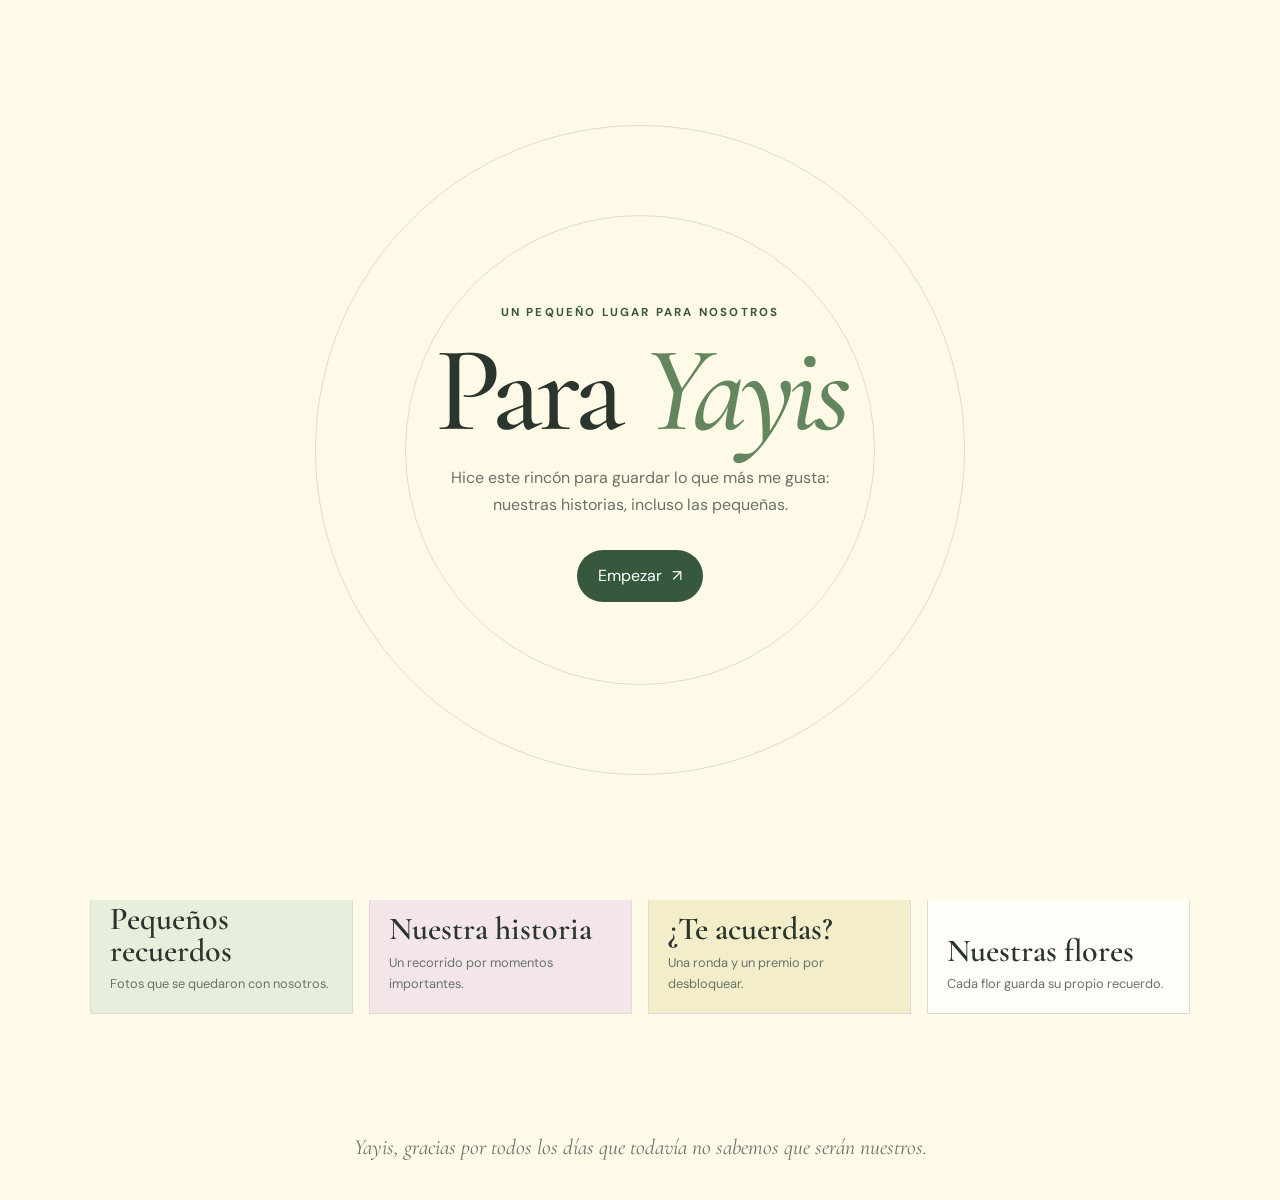
==== commit 7a4f351d: "index" ====
--- a/index.html
+++ b/index.html
@@ -33,6 +33,10 @@
         <p data-welcome>Hice este rincón para guardar lo que más me gusta: nuestras historias, incluso las pequeñas.</p>
         <span class="counter" data-duration>Contando nuestros días juntos…</span>
       </div>
+      <figure class="home-portrait">
+        <img src="fotos/WhatsApp%20Image%202026-10-26%20at%2019.30.28.jpeg" alt="Retrato pintado de nosotros juntos, rodeados de estrellas de colores" fetchpriority="high">
+        <figcaption>Un pedacito de nosotros.</figcaption>
+      </figure>
     </section>
     <section class="section-links" aria-label="Recorre nuestras páginas">
       <a class="section-link" href="fotos.html"><span class="number">01 / INSTANTES</span><span><h2>Pequeños recuerdos</h2><p>Fotos que se quedaron con nosotros.</p></span></a>
--- a/styles.css
+++ b/styles.css
@@ -51,11 +51,15 @@
 .button:hover { transform: translateY(-2px); background: #29432e; }
 .button.secondary { border: 1px solid var(--line); background: transparent; color: var(--ink); }
 .button.secondary:hover { background: var(--green-pale); }
-.home-hero { position: relative; display: grid; min-height: 68vh; align-items: center; padding: clamp(3rem, 9vw, 7rem) clamp(1.2rem, 7vw, 6rem); }
+.home-hero { position: relative; display: grid; grid-template-columns: minmax(0, 1.1fr) minmax(260px, .9fr); min-height: 68vh; align-items: center; gap: clamp(2rem, 6vw, 5rem); padding: clamp(3rem, 9vw, 7rem) clamp(1.2rem, 7vw, 6rem); }
 .home-hero::after { position: absolute; z-index: -1; top: 8%; right: 5%; width: min(43vw, 480px); aspect-ratio: 1; border-radius: 48% 52% 64% 36% / 40% 45% 55% 60%; background: var(--yellow-pale); content: ''; transform: rotate(-18deg); }
 .home-hero h1 { max-width: 800px; margin: .8rem 0 1rem; font: 500 clamp(3.7rem, 10vw, 8rem)/.86 var(--serif); letter-spacing: -.04em; }
 .home-hero h1 em { color: var(--green); font-weight: 400; }
 .home-hero p { max-width: 520px; color: var(--muted); }
+.home-portrait { position: relative; width: min(100%, 440px); justify-self: center; margin: 0; padding: .8rem .8rem 1rem; background: var(--paper); box-shadow: 0 20px 55px rgb(54 68 55 / 19%); transform: rotate(2deg); }
+.home-portrait::before { position: absolute; z-index: 1; top: -.65rem; left: 50%; width: 84px; height: 24px; background: rgb(217 184 79 / 72%); content: ''; transform: translateX(-50%) rotate(-3deg); }
+.home-portrait img { display: block; width: 100%; height: auto; max-height: 54vh; object-fit: contain; }
+.home-portrait figcaption { padding: .65rem .25rem 0; color: var(--muted); font: italic 1.3rem/1.1 var(--serif); text-align: center; }
 .counter { display: inline-block; margin-top: 1.1rem; color: var(--green-dark); font-size: .84rem; font-weight: 600; }
 .section-links { display: grid; grid-template-columns: repeat(4, minmax(0, 1fr)); gap: 1rem; padding: 1rem clamp(1.2rem, 7vw, 6rem) 5rem; }
 .section-link { display: flex; min-height: 210px; flex-direction: column; justify-content: space-between; border: 1px solid var(--line); padding: 1.2rem; background: var(--paper); text-decoration: none; transition: transform .2s, box-shadow .2s; }
@@ -68,10 +72,22 @@
 .section-link p { margin: 0; color: var(--muted); font-size: .8rem; }
 /* Galería */
 .gallery-grid { display: grid; grid-template-columns: repeat(12, 1fr); gap: 1.1rem; }
-.photo-card { grid-column: span 4; min-width: 0; border: 0; padding: 0; background: transparent; text-align: left; cursor: zoom-in; }
-.photo-card:nth-child(6n + 1), .photo-card:nth-child(6n + 5) { grid-column: span 5; }
-.photo-card:nth-child(6n + 2), .photo-card:nth-child(6n + 4) { grid-column: span 3; }
-.photo-art { position: relative; display: grid; min-height: 200px; aspect-ratio: 1.15; place-items: center; overflow: hidden; background: var(--green-pale); }
+.photo-card { min-width: 0; border: 0; padding: 0; background: transparent; text-align: left; cursor: zoom-in; }
+.photo-card.frame-portrait { grid-column: span 3; }
+.photo-card.frame-landscape { grid-column: span 4; }
+.photo-card.frame-wide { grid-column: span 8; }
+.photo-card.frame-square { grid-column: span 4; }
+.photo-card.frame-tall { grid-column: span 3; }
+.photo-art { position: relative; display: grid; min-height: 190px; aspect-ratio: 1.2; place-items: center; overflow: hidden; border: 7px solid var(--paper); box-shadow: 0 5px 18px rgb(54 68 55 / 13%); background: var(--green-pale); }
+.frame-portrait .photo-art { aspect-ratio: .76; border-width: 8px; }
+.frame-landscape .photo-art { aspect-ratio: 1.32; border-width: 5px; }
+.frame-wide .photo-art { aspect-ratio: 1.9; border-width: 6px; }
+.frame-square .photo-art { aspect-ratio: 1; border-width: 10px; }
+.frame-tall .photo-art { aspect-ratio: .68; border-width: 7px; }
+.frame-portrait .photo-art, .frame-tall .photo-art { border-radius: 2px; }
+.frame-wide .photo-art { border-radius: 12px; }
+.frame-square .photo-art { border-radius: 50% 50% 4px 4px; }
+.frame-landscape .photo-art { border-radius: 4px 18px 4px 18px; }
 .photo-card:nth-child(3n + 2) .photo-art { background: var(--pink-pale); }
 .photo-card:nth-child(3n) .photo-art { background: var(--yellow-pale); }
 .photo-art::before { position: absolute; width: 68%; aspect-ratio: 1; border: 1px solid rgb(54 88 60 / 20%); border-radius: 50%; content: ''; }
@@ -80,7 +96,6 @@
 .photo-placeholder { z-index: 1; max-width: 80%; color: var(--green-dark); font: italic 1.2rem var(--serif); text-align: center; }
 .photo-caption { display: flex; justify-content: space-between; gap: .6rem; padding: .7rem .1rem; }
 .photo-caption span:first-child { font-size: .88rem; }
-.photo-caption time { color: var(--muted); font-size: .74rem; white-space: nowrap; }
 /* Historia en recorrido curvo */
 .timeline { position: relative; display: grid; gap: 1rem; padding: 1rem 0; }
 .timeline::before { position: absolute; inset: 0; width: 100%; background: center / 100% 100% no-repeat url("data:image/svg+xml,%3Csvg xmlns='http://www.w3.org/2000/svg' viewBox='0 0 100 1000' preserveAspectRatio='none'%3E%3Cpath d='M51 0 C15 85 80 145 48 245 S18 385 54 490 S83 635 47 735 S19 895 52 1000' fill='none' stroke='%23a8ba9f' stroke-width='1.4' stroke-dasharray='3 4' vector-effect='non-scaling-stroke'/%3E%3C/svg%3E"); content: ''; pointer-events: none; }
@@ -89,15 +104,17 @@
 .event:nth-child(odd) { transform: rotate(-1deg); }
 .event::after { position: absolute; top: 1.4rem; right: -2.3rem; width: 14px; height: 14px; border: 3px solid var(--cream); border-radius: 50%; background: var(--pink); box-shadow: 0 0 0 1px var(--green); content: ''; }
 .event:nth-child(even)::after { right: auto; left: -2.3rem; background: var(--yellow); }
-.event-image { position: relative; display: grid; min-height: 180px; aspect-ratio: 1.7; place-items: center; overflow: hidden; background: var(--green-pale); }
+.event-image { position: relative; display: grid; min-height: 0; place-items: center; overflow: hidden; padding: .5rem; background: var(--green-pale); }
 .event:nth-child(3n + 2) .event-image { background: var(--pink-pale); }
 .event:nth-child(3n) .event-image { background: var(--yellow-pale); }
-.event-image img { position: absolute; inset: 0; width: 100%; height: 100%; object-fit: cover; }
+.event-image img { position: relative; display: block; width: 100%; height: auto; max-height: min(68vh, 620px); object-fit: contain; object-position: center; }
 .event-image .photo-placeholder { padding: 1rem; }
 .event-copy { padding: 1rem 1.25rem 1.3rem; }
 .event-date { color: var(--green-dark); font-size: .75rem; font-weight: 700; letter-spacing: .06em; text-transform: uppercase; }
 .event h2 { margin: .25rem 0 .4rem; font: 600 2rem/1 var(--serif); }
 .event p { margin: 0; color: var(--muted); font-size: .9rem; }
+.timeline-ending { position: relative; z-index: 1; width: fit-content; margin: 3rem auto 1rem; border: 1px solid rgb(54 88 60 / 22%); border-radius: 999px; padding: .8rem 2rem; background: var(--yellow-pale); color: var(--green-dark); font: italic 600 clamp(2rem, 5vw, 3.2rem)/1 var(--serif); box-shadow: var(--shadow); }
+.timeline-ending span { color: var(--pink); }
 /* Preguntas */
 .quiz-wrap { max-width: 760px; margin: auto; border: 1px solid var(--line); padding: clamp(1.3rem, 5vw, 3rem); background: var(--paper); box-shadow: var(--shadow); }
 .quiz-top { display: flex; justify-content: space-between; gap: 1rem; color: var(--muted); font-size: .8rem; }
@@ -127,20 +144,30 @@
 .field input, .field select { width: 100%; min-height: 44px; border: 1px solid var(--line); border-radius: 2px; padding: .6rem .7rem; background: #fff; color: var(--ink); }
 .editor-actions { display: flex; flex-wrap: wrap; gap: .7rem; margin-top: 1rem; }
 .editor-status { min-height: 1.5rem; margin: .6rem 0 0; color: var(--green-dark); font-size: .8rem; }
-/* Jardín para cualquier número de flores */
-.flower-count { display: inline-block; margin: -.5rem 0 2rem; color: var(--green-dark); font-size: .85rem; font-weight: 700; }
-.flower-grid { display: grid; grid-template-columns: repeat(auto-fit, minmax(205px, 1fr)); gap: 1rem; }
-.flower-card { width: 100%; border: 1px solid var(--line); padding: 0; background: var(--paper); text-align: left; cursor: pointer; transition: transform .2s, box-shadow .2s; }
-.flower-card:hover { transform: translateY(-4px); box-shadow: var(--shadow); }
-.flower-art { position: relative; display: grid; min-height: 170px; place-items: center; overflow: hidden; background: var(--green-pale); }
-.flower-card:nth-child(3n + 2) .flower-art { background: var(--pink-pale); }
-.flower-card:nth-child(3n) .flower-art { background: var(--yellow-pale); }
-.flower-art svg { position: relative; z-index: 1; width: 90px; height: 100px; }
-.flower-art img { position: absolute; inset: 0; width: 100%; height: 100%; object-fit: cover; }
-.flower-info { padding: 1rem 1.1rem 1.2rem; }
-.flower-info h2 { margin: 0; font: 600 1.7rem var(--serif); }
-.flower-info p { margin: .15rem 0 0; color: var(--muted); font-size: .8rem; }
-.flower-info .flower-note { margin-top: .5rem; color: var(--green-dark); }
+/* Prado: fotografías en forma de capullos, tallos y hojas sobre una pradera. */
+.flower-count { display: inline-block; margin: -.5rem 0 1.5rem; color: var(--green-dark); font-size: .85rem; font-weight: 700; }
+.garden-meadow { --garden-columns: 5; --bloom-size: 160px; --flower-rows: 5; position: relative; isolation: isolate; display: grid; grid-template-columns: repeat(var(--garden-columns), minmax(0, 1fr)); align-items: end; gap: .25rem; min-height: max(700px, calc(var(--flower-rows) * 295px)); overflow: hidden; border-radius: 48% 52% 0 0 / 5% 7% 0 0; padding: 4rem clamp(.35rem, 2vw, 1.4rem) 2rem; background: linear-gradient(180deg, #f4edc9 0%, #f8f2d9 16%, #dce8c9 32%, #93b17e 100%); }
+.garden-meadow::before { position: absolute; z-index: -1; right: -10%; bottom: -7%; left: -10%; height: 38%; border-radius: 50% 50% 0 0 / 26% 25% 0 0; background: linear-gradient(180deg, #a9c38e, #719565); content: ''; }
+.garden-meadow::after { position: absolute; z-index: -1; right: -15%; bottom: -13%; left: 30%; height: 35%; border-radius: 50% 50% 0 0 / 30% 28% 0 0; background: linear-gradient(180deg, #8eae78, #5f8758); content: ''; }
+.garden-flower { --stem-height: 82px; --tilt: 0deg; position: relative; z-index: 1; display: flex; min-width: 0; min-height: clamp(280px, 23vw, 350px); flex-direction: column; align-items: center; justify-content: end; border: 0; padding: .5rem .15rem 0; background: transparent; cursor: pointer; transform: rotate(var(--tilt)); transform-origin: center bottom; }
+.garden-flower:nth-child(7n + 2), .garden-flower:nth-child(7n + 5) { min-height: clamp(310px, 26vw, 390px); }
+.garden-flower:nth-child(4n) { min-height: clamp(260px, 21vw, 330px); }
+.flower-bloom { position: relative; z-index: 2; display: grid; width: min(100%, var(--bloom-size)); flex: 0 0 auto; aspect-ratio: 1; place-items: center; overflow: hidden; border: 7px solid #fff4d0; border-radius: 50% 50% 47% 47%; background: var(--pink-pale); box-shadow: 0 4px 14px rgb(52 75 48 / 25%), inset 0 0 0 3px rgb(217 184 79 / 62%); transition: transform .3s ease, box-shadow .3s ease; }
+.garden-flower:nth-child(3n + 2) .flower-bloom { border-radius: 44% 56% 50% 50%; }
+.garden-flower:nth-child(3n) .flower-bloom { border-radius: 48% 48% 38% 38%; }
+.flower-bloom img { position: absolute; inset: 0; width: 100%; height: 100%; object-fit: cover; }
+.flower-description { position: absolute; z-index: 6; top: 28%; left: 50%; display: grid; width: max-content; max-width: min(250px, 88vw); max-height: 160px; place-items: center; overflow: auto; border: 1px solid rgb(255 249 232 / 75%); border-radius: 12px; padding: .8rem 1rem; background: rgb(41 53 45 / 94%); color: #fffdf7; font-size: var(--description-size, .9rem); font-weight: 500; line-height: 1.45; text-align: center; box-shadow: 0 8px 26px rgb(25 42 27 / 32%); opacity: 0; pointer-events: none; transform: translate(-50%, 8px); transition: opacity .2s ease, transform .2s ease; }
+.garden-flower:hover .flower-bloom, .garden-flower:focus-visible .flower-bloom { transform: scale(1.08); box-shadow: 0 7px 22px rgb(52 75 48 / 35%), inset 0 0 0 3px var(--yellow); }
+.garden-flower:hover .flower-description, .garden-flower:focus-visible .flower-description { opacity: 1; transform: translate(-50%, 0); }
+.garden-flower:hover, .garden-flower:focus-visible { z-index: 7; }
+.flower-stem { position: relative; z-index: 1; display: block; width: 6px; height: var(--stem-height); flex: 0 0 auto; border-radius: 0 0 5px 5px; background: linear-gradient(90deg, #527d50, #82a868 55%, #527d50); }
+.flower-stem::before, .flower-stem::after { position: absolute; top: 28%; width: 24px; height: 12px; border: 1px solid #527d50; border-radius: 100% 0 100% 0; background: #8eb774; content: ''; }
+.flower-stem::before { right: 2px; transform: rotate(25deg); transform-origin: right center; }
+.flower-stem::after { left: 2px; top: 55%; transform: rotate(-25deg) scaleX(-1); transform-origin: left center; }
+/* Espacio para que la descripción también aparezca al tocar en pantallas táctiles. */
+.flower-lightbox { width: min(92vw, 820px); }
+.flower-lightbox-image { position: relative; display: grid; min-height: 42vh; max-height: 72vh; place-items: center; overflow: hidden; background: var(--green-pale); }
+.flower-lightbox-image img { max-width: 100%; max-height: 72vh; object-fit: contain; }
 /* Modales y pie */
 dialog { width: min(92vw, 920px); max-width: none; max-height: 90vh; border: 0; padding: 0; background: var(--paper); color: var(--ink); box-shadow: 0 20px 90px rgb(0 0 0 / 30%); }
 dialog::backdrop { background: rgb(28 38 30 / 78%); backdrop-filter: blur(4px); }
@@ -151,10 +178,6 @@
 .lightbox-meta p { margin: 0; }
 .lightbox-controls { display: flex; gap: .5rem; }
 .icon-button { display: grid; width: 42px; height: 42px; flex: 0 0 auto; place-items: center; border: 1px solid var(--line); border-radius: 50%; background: var(--paper); cursor: pointer; }
-.flower-dialog { width: min(90vw, 440px); padding: 2rem; }
-.flower-dialog h2 { font: 600 2.7rem/.95 var(--serif); }
-.flower-dialog p { color: var(--muted); }
-.close-dialog { position: absolute; top: .7rem; right: .7rem; }
 .footer { padding: 2.5rem 1rem; color: var(--muted); text-align: center; font: italic 1.35rem var(--serif); }
 .confetti { position: fixed; z-index: 99; top: -15px; width: 9px; height: 14px; pointer-events: none; animation: fall 2.3s ease-in forwards; }
 @keyframes fall { to { transform: translate3d(var(--drift), 105vh, 0) rotate(740deg); opacity: .2; } }
@@ -164,11 +187,18 @@
   .nav-links { position: absolute; top: calc(100% + 1px); right: 0; left: 0; display: none; flex-direction: column; align-items: stretch; gap: 0; border-bottom: 1px solid var(--line); padding: .4rem 1.25rem 1rem; background: var(--cream); }
   .nav-links.is-open { display: flex; }
   .nav-links a { display: block; padding: .7rem 0; }
+  .home-hero { grid-template-columns: 1fr; gap: 2rem; padding-top: 4rem; }
+  .home-portrait { width: min(88%, 420px); }
+  .home-portrait img { max-height: 48vh; }
   .section-links { grid-template-columns: repeat(2, minmax(0, 1fr)); }
   .photo-card, .photo-card:nth-child(n) { grid-column: span 6; }
-  .photo-art { min-height: 145px; aspect-ratio: .95; }
+  .photo-card.frame-wide { grid-column: span 12; }
+  .photo-card.frame-portrait, .photo-card.frame-tall { grid-column: span 6; }
+  .photo-art { min-height: 145px; }
   .photo-caption { display: block; }
-  .photo-caption time { display: block; }
+  .garden-meadow { min-height: max(750px, calc(var(--flower-rows) * 270px)); gap: 0; padding: 3rem .5rem 1rem; }
+  .flower-bloom { border-width: 5px; }
+  .flower-stem { height: calc(var(--stem-height) * .8); }
   .timeline::before { left: 7px; width: 38px; background-position: left; }
   .event, .event:nth-child(even) { width: calc(100% - 3.4rem); margin: 0 0 1rem 3.4rem; transform: none; }
   .event::after, .event:nth-child(even)::after { right: auto; left: -2.2rem; }
@@ -177,7 +207,14 @@
   .section-links { grid-template-columns: 1fr; }
   .section-link { min-height: 155px; }
   .photo-card, .photo-card:nth-child(n) { grid-column: span 12; }
+  .photo-card.frame-wide { grid-column: span 12; }
   .photo-art { aspect-ratio: 1.25; }
+  .frame-portrait .photo-art { aspect-ratio: .82; }
+  .frame-landscape .photo-art, .frame-wide .photo-art { aspect-ratio: 1.35; }
+  .frame-square .photo-art { aspect-ratio: 1; }
+  .frame-tall .photo-art { aspect-ratio: .9; }
+  .garden-meadow { min-height: max(900px, calc(var(--flower-rows) * 245px)); padding-inline: .25rem; }
+  .flower-description { max-width: min(220px, 84vw); padding: .65rem .75rem; }
   .editor-grid { grid-template-columns: 1fr; }
   .field.full { grid-column: auto; }
   .lightbox-meta { align-items: flex-start; }
